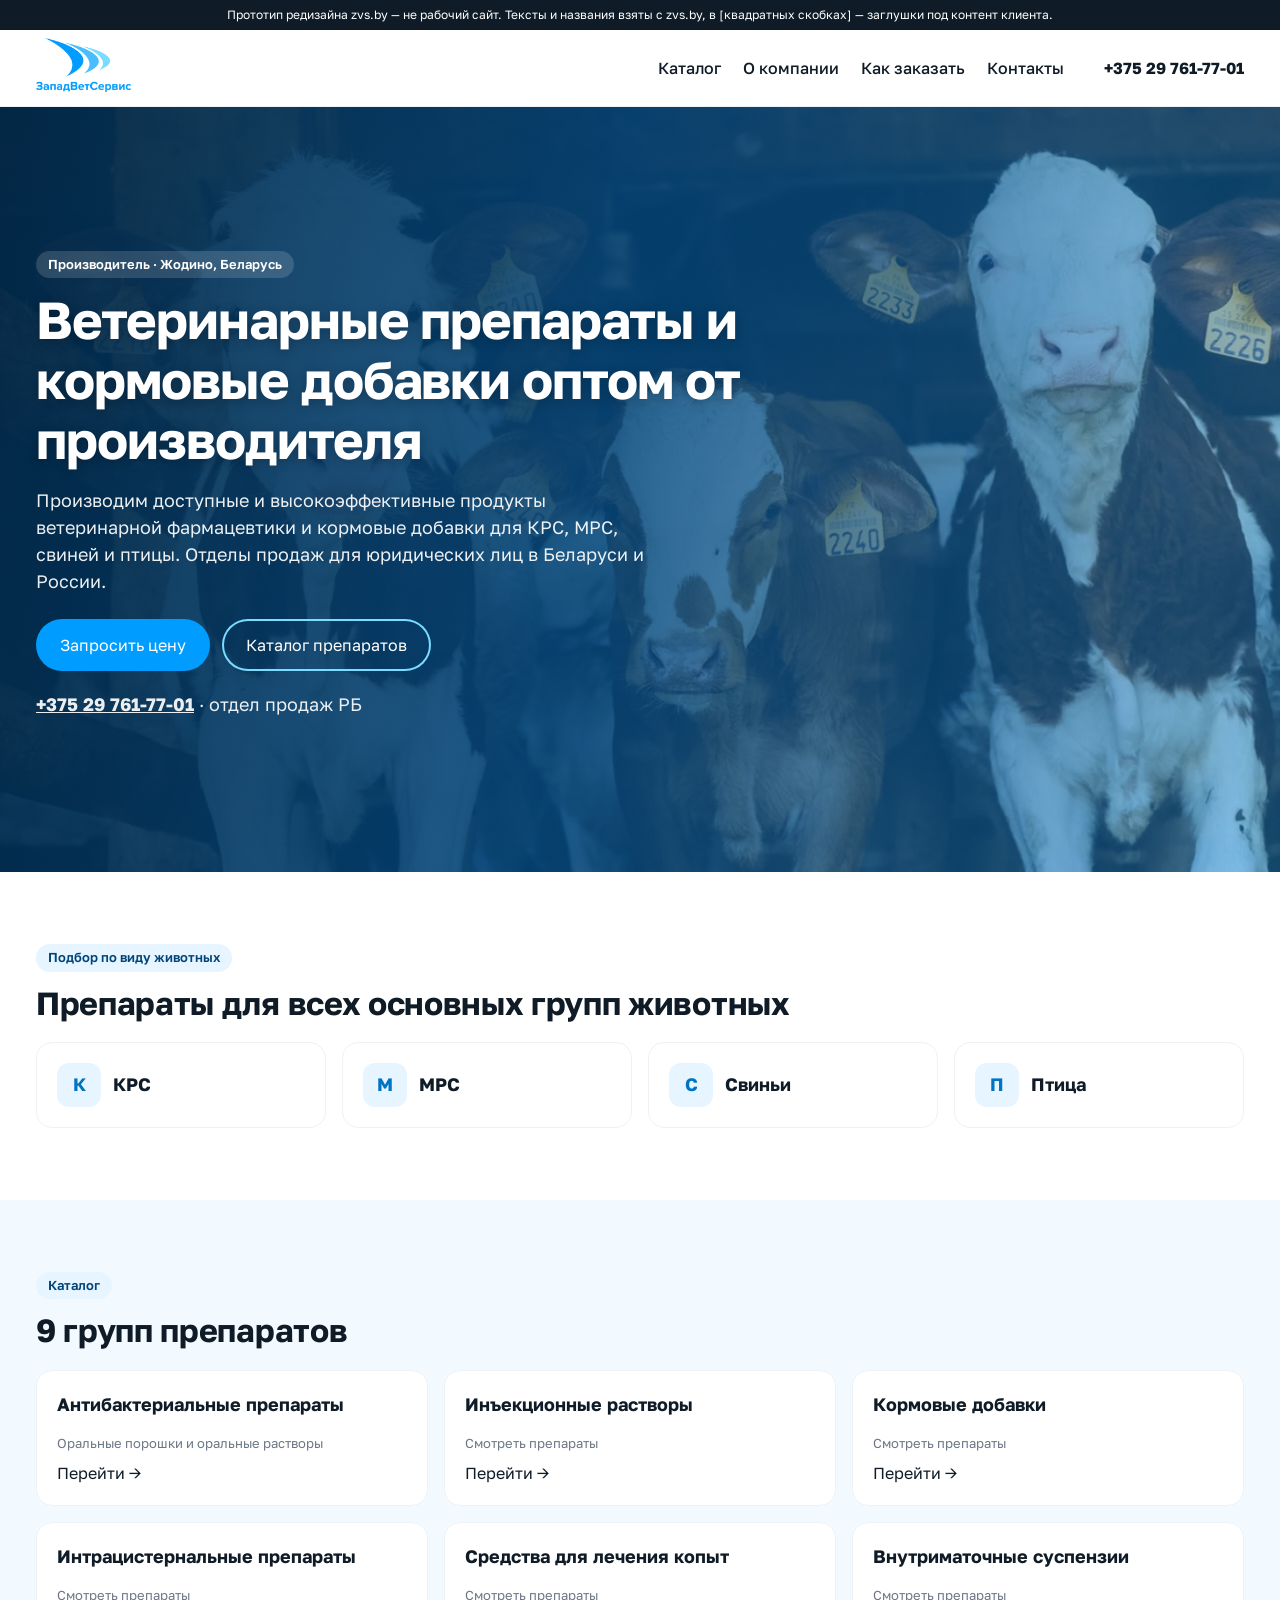
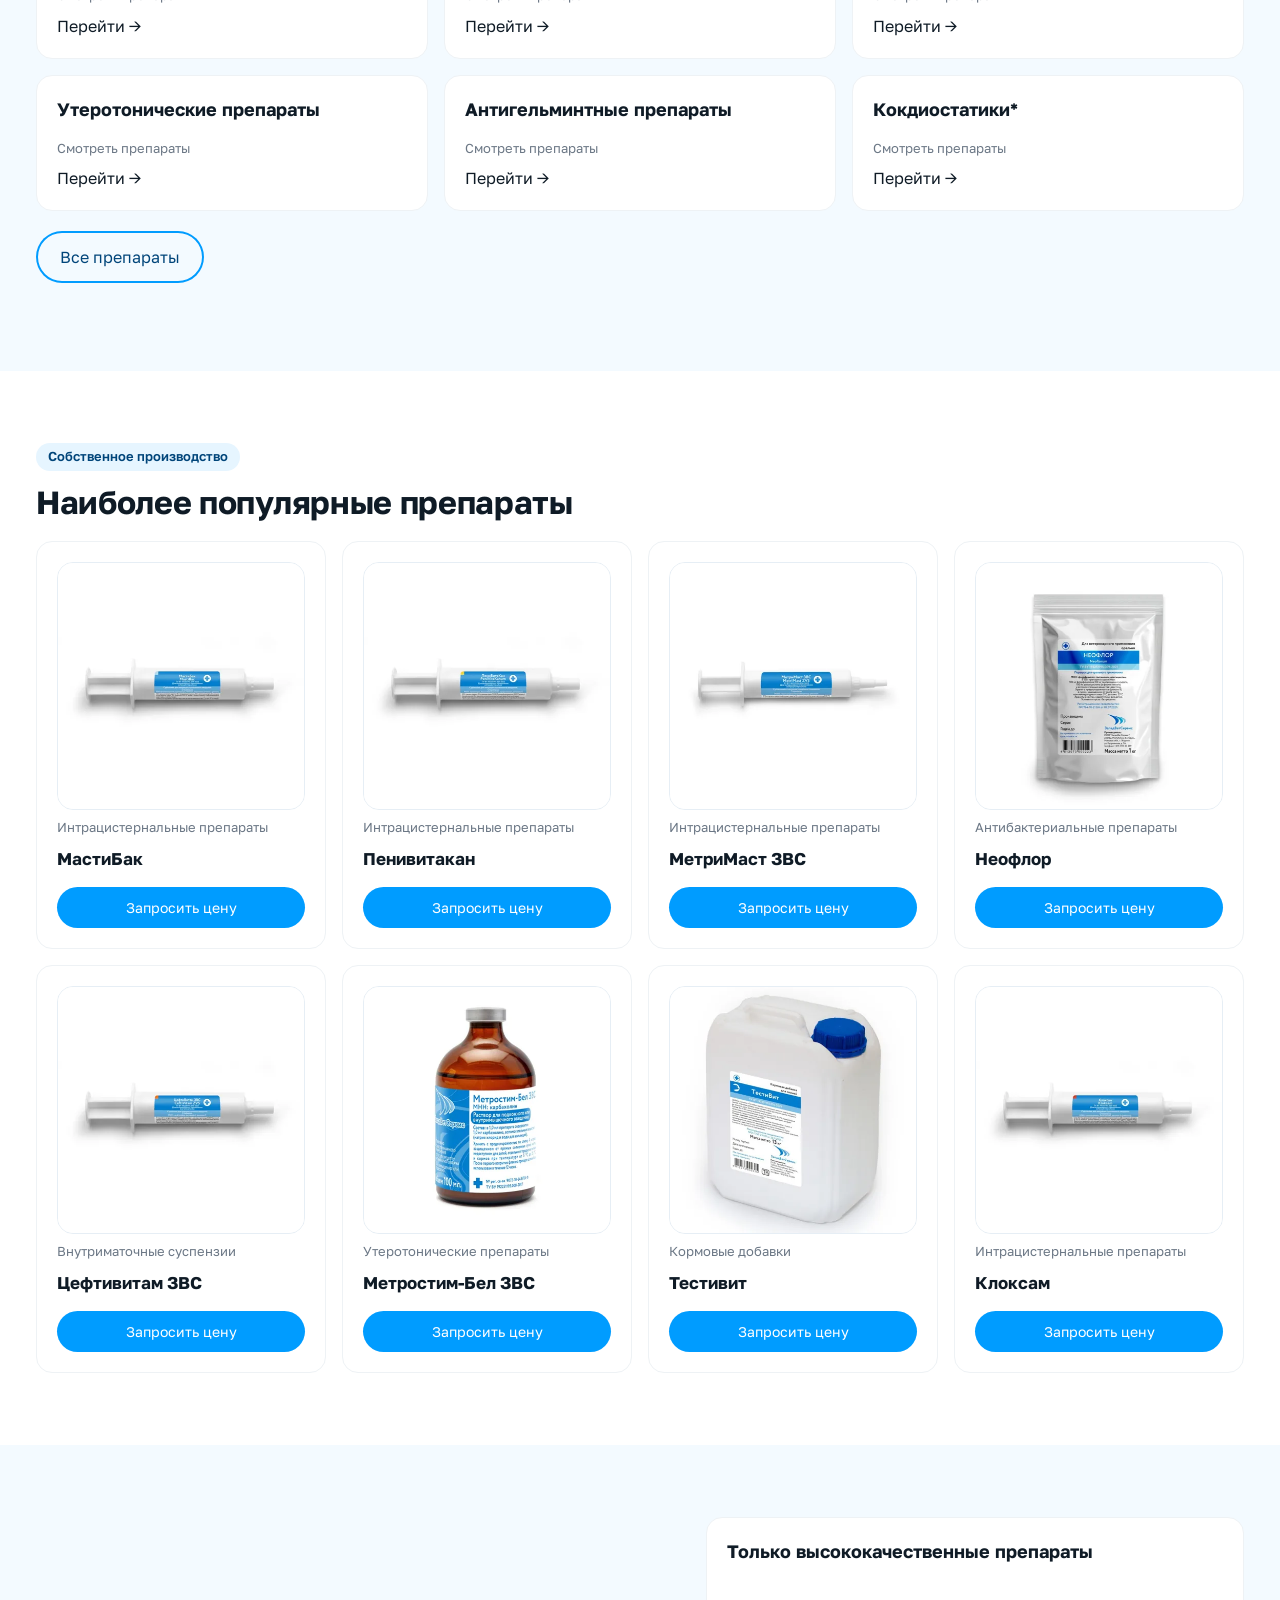
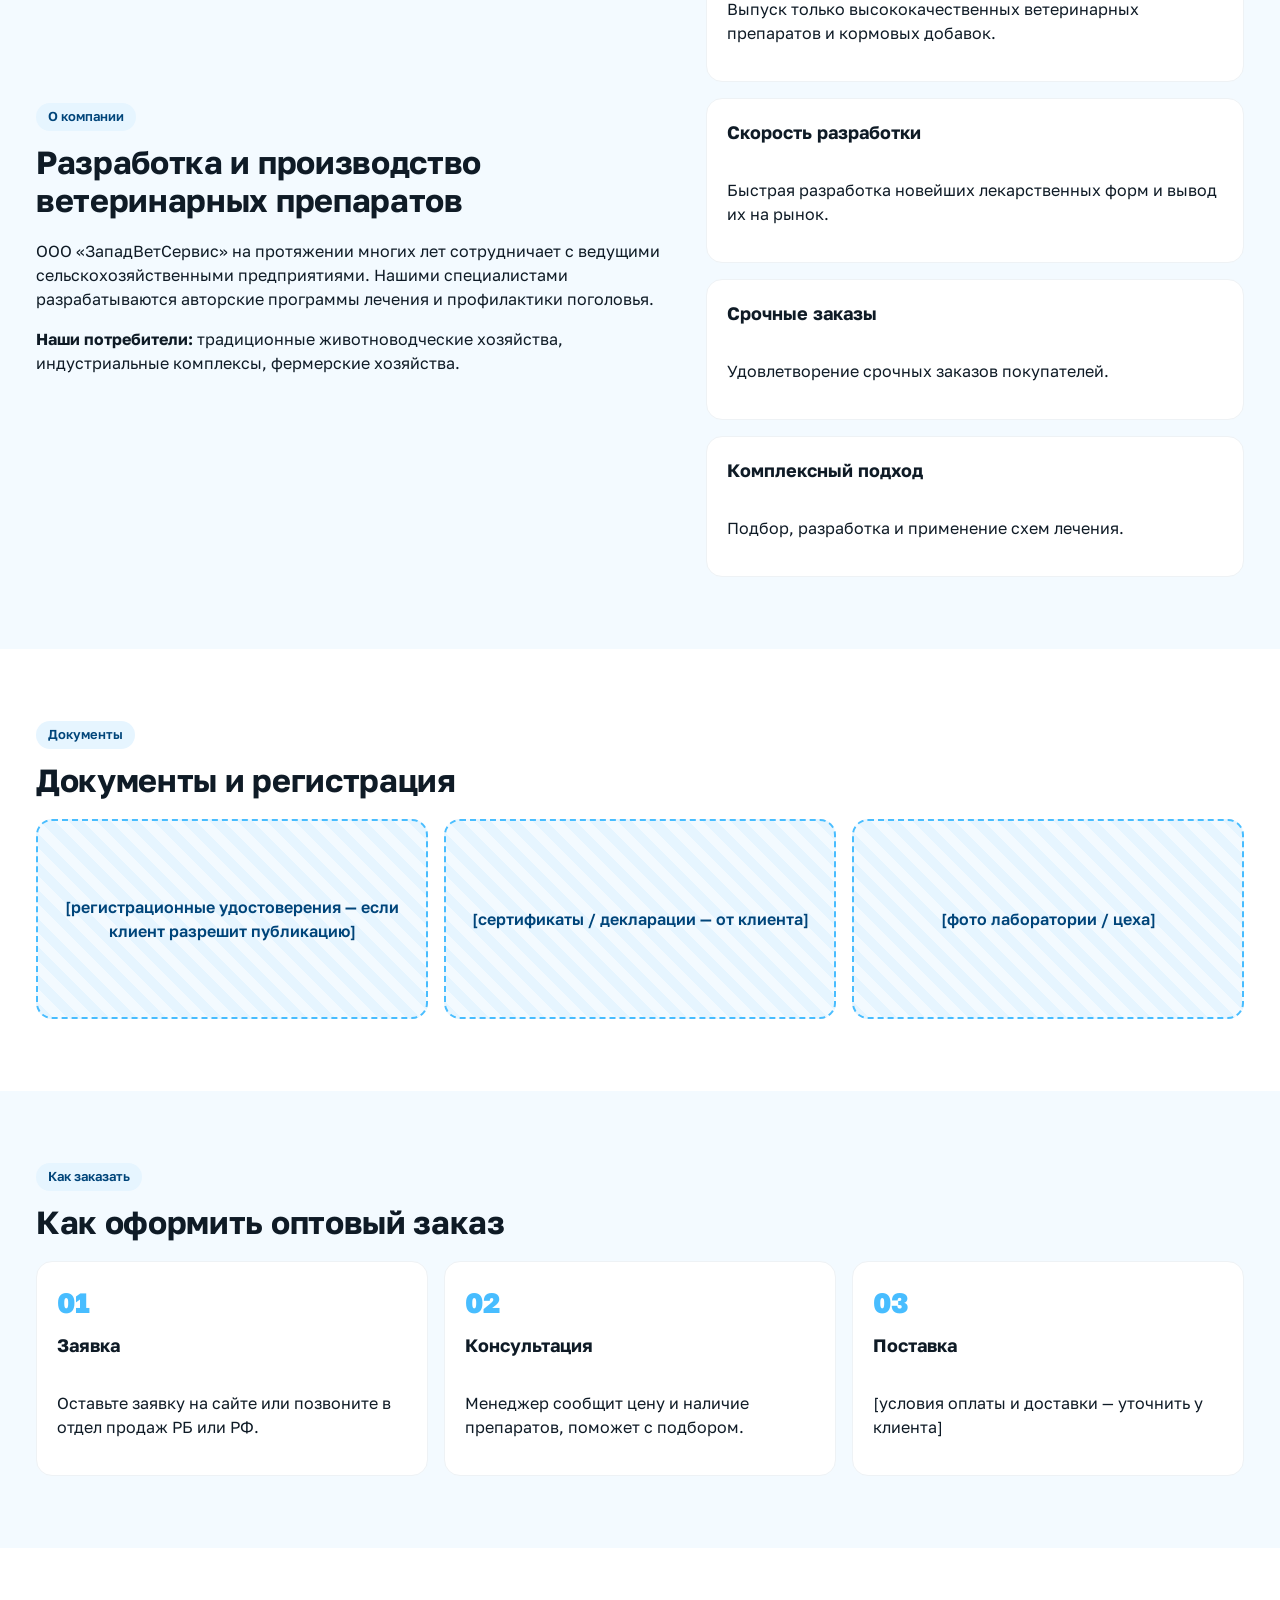
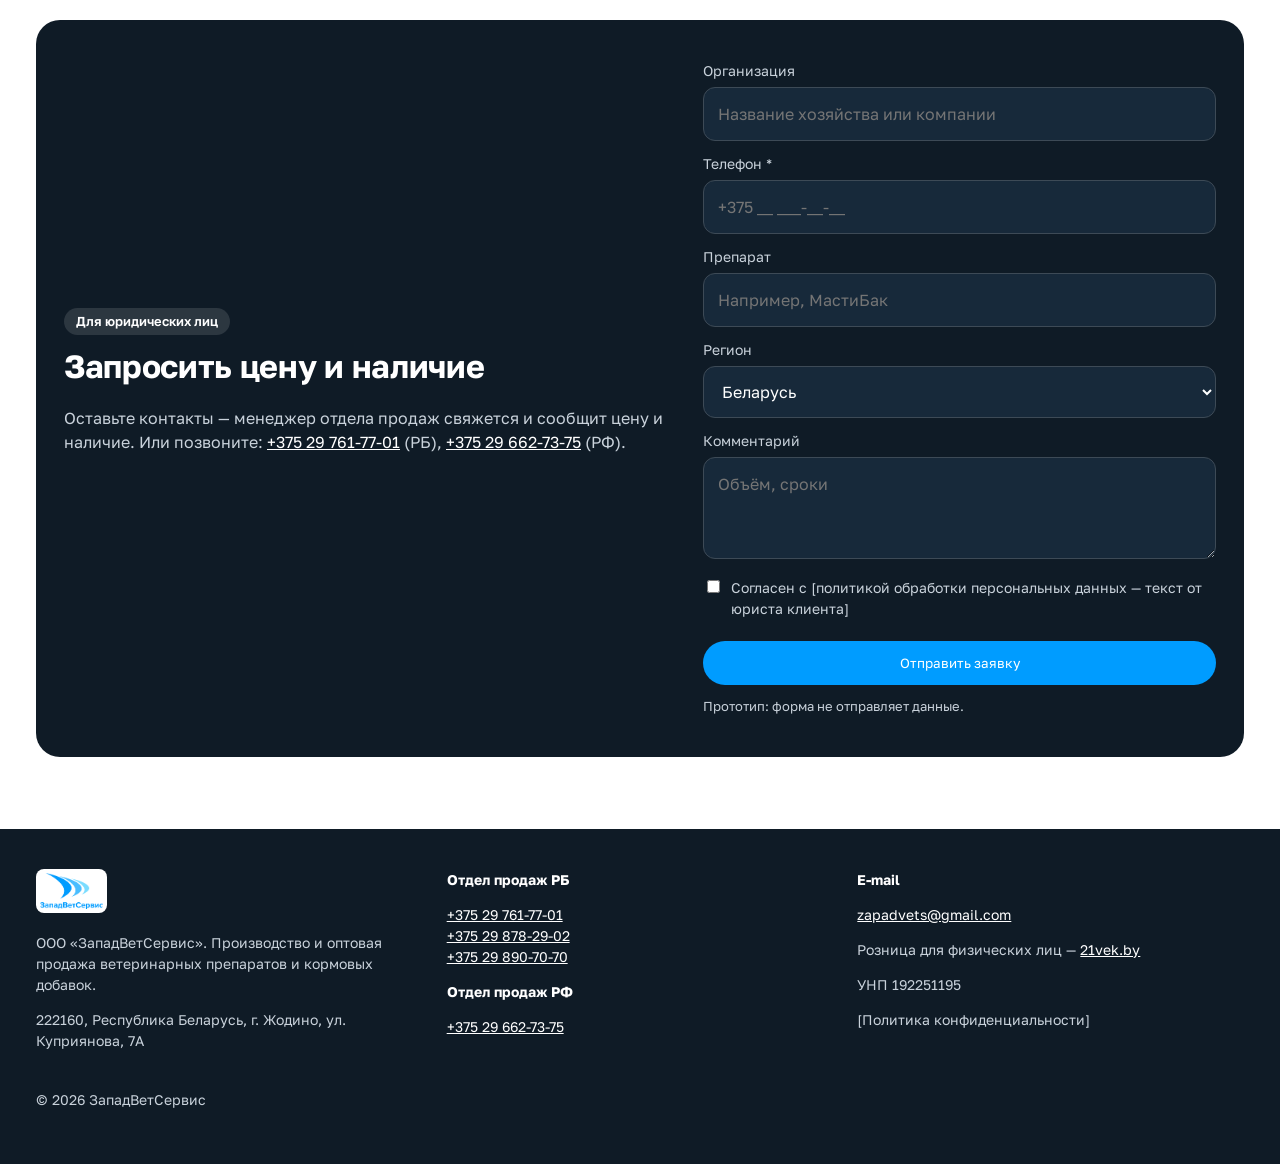
==== index.html @ 4a2c0785 "zvs.by redesign prototype" ====
<!doctype html><html lang="ru"><head><meta charset="utf-8"><meta name="viewport" content="width=device-width,initial-scale=1"><title>Ветеринарные препараты и кормовые добавки оптом — производитель ЗападВетСервис, Жодино</title><meta name="description" content="Производство и оптовая продажа ветеринарных препаратов и кормовых добавок для КРС, МРС, свиней и птицы. Отделы продаж РБ и РФ.">
<link rel="preconnect" href="https://fonts.googleapis.com"><link href="https://fonts.googleapis.com/css2?family=Golos+Text:wght@400;500;600;700;800&display=swap" rel="stylesheet"><link rel="stylesheet" href="assets/style.css"></head><body>
<div class="proto">Прототип редизайна zvs.by — не рабочий сайт. Тексты и названия взяты с zvs.by, в [квадратных скобках] — заглушки под контент клиента.</div>
<header><div class="wrap hd"><a href="index.html"><img src="assets/logo.png" alt="ЗападВетСервис — логотип"></a>
<nav class="nav"><a href="catalog.html">Каталог</a><a href="index.html#about">О компании</a><a href="index.html#how">Как заказать</a><a href="contacts.html">Контакты</a></nav>
<a class="tel" href="tel:+375297617701">+375 29 761-77-01</a><a class="btn sm" href="#request" style="display:none" id="hb">Запросить цену</a><button class="burger" aria-label="Меню">☰</button></div>
<div class="mnav"><a href="catalog.html">Каталог</a><a href="index.html#about">О компании</a><a href="index.html#how">Как заказать</a><a href="contacts.html">Контакты</a><a href="mailto:zapadvets@gmail.com">zapadvets@gmail.com</a></div></header>
<section class="hero"><picture class="hero-bg"><source media="(max-width:767px)" srcset="assets/img/hero-900.webp" type="image/webp"><source media="(max-width:767px)" srcset="assets/img/hero-900.jpg"><source srcset="assets/img/hero-1920.webp" type="image/webp"><img src="assets/img/hero-1920.jpg" alt="Телята на ферме" fetchpriority="high"></picture><div class="wrap hero-in"><div><span class="tag">Производитель · Жодино, Беларусь</span><h1>Ветеринарные препараты и кормовые добавки оптом от производителя</h1><p>Производим доступные и высокоэффективные продукты ветеринарной фармацевтики и кормовые добавки для КРС, МРС, свиней и птицы. Отделы продаж для юридических лиц в Беларуси и России.</p>
<div class="acts"><a class="btn" href="#request">Запросить цену</a><a class="btn o" href="catalog.html">Каталог препаратов</a></div><p class="hphone"><a href="tel:+375297617701" style="color:#fff;font-weight:700">+375 29 761-77-01</a> · отдел продаж РБ</p></div></div></section>
<section><div class="wrap"><span class="tag">Подбор по виду животных</span><h2>Препараты для всех основных групп животных</h2><div class="grid g2 c4"><a class="card" href="catalog.html" style="text-decoration:none;color:inherit"><div class="animal"><span>К</span>КРС</div></a><a class="card" href="catalog.html" style="text-decoration:none;color:inherit"><div class="animal"><span>М</span>МРС</div></a><a class="card" href="catalog.html" style="text-decoration:none;color:inherit"><div class="animal"><span>С</span>Свиньи</div></a><a class="card" href="catalog.html" style="text-decoration:none;color:inherit"><div class="animal"><span>П</span>Птица</div></a></div></div></section>
<section class="alt"><div class="wrap"><span class="tag">Каталог</span><h2>9 групп препаратов</h2><div class="grid c3"><a class="card" href="catalog.html" style="text-decoration:none;color:inherit"><h3>Антибактериальные препараты</h3><span class="n">Оральные порошки и оральные растворы</span><span class="more">Перейти →</span></a><a class="card" href="catalog.html" style="text-decoration:none;color:inherit"><h3>Инъекционные растворы</h3><span class="n">Смотреть препараты</span><span class="more">Перейти →</span></a><a class="card" href="catalog.html" style="text-decoration:none;color:inherit"><h3>Кормовые добавки</h3><span class="n">Смотреть препараты</span><span class="more">Перейти →</span></a><a class="card" href="catalog.html" style="text-decoration:none;color:inherit"><h3>Интрацистернальные препараты</h3><span class="n">Смотреть препараты</span><span class="more">Перейти →</span></a><a class="card" href="catalog.html" style="text-decoration:none;color:inherit"><h3>Средства для лечения копыт</h3><span class="n">Смотреть препараты</span><span class="more">Перейти →</span></a><a class="card" href="catalog.html" style="text-decoration:none;color:inherit"><h3>Внутриматочные суспензии</h3><span class="n">Смотреть препараты</span><span class="more">Перейти →</span></a><a class="card" href="catalog.html" style="text-decoration:none;color:inherit"><h3>Утеротонические препараты</h3><span class="n">Смотреть препараты</span><span class="more">Перейти →</span></a><a class="card" href="catalog.html" style="text-decoration:none;color:inherit"><h3>Антигельминтные препараты</h3><span class="n">Смотреть препараты</span><span class="more">Перейти →</span></a><a class="card" href="catalog.html" style="text-decoration:none;color:inherit"><h3>Кокдиостатики*</h3><span class="n">Смотреть препараты</span><span class="more">Перейти →</span></a></div><p style="margin-top:20px"><a class="btn o" href="catalog.html">Все препараты</a></p></div></section>
<section><div class="wrap"><span class="tag">Собственное производство</span><h2>Наиболее популярные препараты</h2><div class="grid g2 c4"><div class="card pc" data-g="intraczisternalnye-preparaty" data-a=""><picture class="pimg"><source srcset="assets/img/p-mastibak.webp" type="image/webp"><img src="assets/img/p-mastibak.jpg" alt="МастиБак — упаковка" loading="lazy" width="480" height="480"></picture><span class="cat">Интрацистернальные препараты</span><h3><a href="product.html" style="color:inherit;text-decoration:none">МастиБак</a></h3><a class="btn sm" href="#request" data-req="МастиБак">Запросить цену</a></div><div class="card pc" data-g="intraczisternalnye-preparaty" data-a=""><picture class="pimg"><source srcset="assets/img/p-penivitakanum.webp" type="image/webp"><img src="assets/img/p-penivitakanum.jpg" alt="Пенивитакан — упаковка" loading="lazy" width="480" height="480"></picture><span class="cat">Интрацистернальные препараты</span><h3><a href="product.html" style="color:inherit;text-decoration:none">Пенивитакан</a></h3><a class="btn sm" href="#request" data-req="Пенивитакан">Запросить цену</a></div><div class="card pc" data-g="intraczisternalnye-preparaty" data-a=""><picture class="pimg"><source srcset="assets/img/p-metrimast-zvs.webp" type="image/webp"><img src="assets/img/p-metrimast-zvs.jpg" alt="МетриМаст ЗВС — упаковка" loading="lazy" width="480" height="480"></picture><span class="cat">Интрацистернальные препараты</span><h3><a href="product.html" style="color:inherit;text-decoration:none">МетриМаст ЗВС</a></h3><a class="btn sm" href="#request" data-req="МетриМаст ЗВС">Запросить цену</a></div><div class="card pc" data-g="antibakterialnye-preparaty" data-a=""><picture class="pimg"><source srcset="assets/img/p-neoflorum.webp" type="image/webp"><img src="assets/img/p-neoflorum.jpg" alt="Неофлор — упаковка" loading="lazy" width="480" height="480"></picture><span class="cat">Антибактериальные препараты</span><h3><a href="product.html" style="color:inherit;text-decoration:none">Неофлор</a></h3><a class="btn sm" href="#request" data-req="Неофлор">Запросить цену</a></div><div class="card pc" data-g="vnutrimatochnye-suspenzii" data-a=""><picture class="pimg"><source srcset="assets/img/p-ceftivitam-zvs.webp" type="image/webp"><img src="assets/img/p-ceftivitam-zvs.jpg" alt="Цефтивитам ЗВС — упаковка" loading="lazy" width="480" height="480"></picture><span class="cat">Внутриматочные суспензии</span><h3><a href="product.html" style="color:inherit;text-decoration:none">Цефтивитам ЗВС</a></h3><a class="btn sm" href="#request" data-req="Цефтивитам ЗВС">Запросить цену</a></div><div class="card pc" data-g="uterotonicheskie-preparaty" data-a=""><picture class="pimg"><source srcset="assets/img/p-metrostimbel-zvs.webp" type="image/webp"><img src="assets/img/p-metrostimbel-zvs.jpg" alt="Метростим-Бел ЗВС — упаковка" loading="lazy" width="480" height="480"></picture><span class="cat">Утеротонические препараты</span><h3><a href="product.html" style="color:inherit;text-decoration:none">Метростим-Бел ЗВС</a></h3><a class="btn sm" href="#request" data-req="Метростим-Бел ЗВС">Запросить цену</a></div><div class="card pc" data-g="kormovye-dobavki" data-a=""><picture class="pimg"><source srcset="assets/img/p-testivit.webp" type="image/webp"><img src="assets/img/p-testivit.jpg" alt="Тестивит — упаковка" loading="lazy" width="480" height="480"></picture><span class="cat">Кормовые добавки</span><h3><a href="product.html" style="color:inherit;text-decoration:none">Тестивит</a></h3><a class="btn sm" href="#request" data-req="Тестивит">Запросить цену</a></div><div class="card pc" data-g="intraczisternalnye-preparaty" data-a=""><picture class="pimg"><source srcset="assets/img/p-kloksam.webp" type="image/webp"><img src="assets/img/p-kloksam.jpg" alt="Клоксам — упаковка" loading="lazy" width="480" height="480"></picture><span class="cat">Интрацистернальные препараты</span><h3><a href="product.html" style="color:inherit;text-decoration:none">Клоксам</a></h3><a class="btn sm" href="#request" data-req="Клоксам">Запросить цену</a></div></div></div></section>
<section class="alt" id="about"><div class="wrap hgrid"><div><span class="tag">О компании</span><h2>Разработка и производство ветеринарных препаратов</h2><p>ООО «ЗападВетСервис» на протяжении многих лет сотрудничает с ведущими сельскохозяйственными предприятиями. Нашими специалистами разрабатываются авторские программы лечения и профилактики поголовья.</p><p><b>Наши потребители:</b> традиционные животноводческие хозяйства, индустриальные комплексы, фермерские хозяйства.</p></div>
<div class="grid"><div class="card"><h3>Только высококачественные препараты</h3><p>Выпуск только высококачественных ветеринарных препаратов и кормовых добавок.</p></div><div class="card"><h3>Скорость разработки</h3><p>Быстрая разработка новейших лекарственных форм и вывод их на рынок.</p></div><div class="card"><h3>Срочные заказы</h3><p>Удовлетворение срочных заказов покупателей.</p></div><div class="card"><h3>Комплексный подход</h3><p>Подбор, разработка и применение схем лечения.</p></div></div></div></section>
<section><div class="wrap"><span class="tag">Документы</span><h2>Документы и регистрация</h2><div class="grid c3"><div class="ph">[регистрационные удостоверения — если клиент разрешит публикацию]</div><div class="ph">[сертификаты / декларации — от клиента]</div><div class="ph">[фото лаборатории / цеха]</div></div></div></section>
<section class="alt" id="how"><div class="wrap"><span class="tag">Как заказать</span><h2>Как оформить оптовый заказ</h2><div class="grid c3 steps"><div class="card"><h3>Заявка</h3><p>Оставьте заявку на сайте или позвоните в отдел продаж РБ или РФ.</p></div><div class="card"><h3>Консультация</h3><p>Менеджер сообщит цену и наличие препаратов, поможет с подбором.</p></div><div class="card"><h3>Поставка</h3><p>[условия оплаты и доставки — уточнить у клиента]</p></div></div></div></section><section id="request"><div class="wrap"><div class="form hgrid"><div><span class="tag" style="background:rgba(255,255,255,.12);color:#fff">Для юридических лиц</span><h2>Запросить цену и наличие</h2><p style="color:var(--g3)">Оставьте контакты — менеджер отдела продаж свяжется и сообщит цену и наличие. Или позвоните: <a href="tel:+375297617701" style="color:#fff">+375 29 761-77-01</a> (РБ), <a href="tel:+375296627375" style="color:#fff">+375 29 662-73-75</a> (РФ).</p></div>
<form class="proto-form"><label>Организация</label><input placeholder="Название хозяйства или компании"><label>Телефон *</label><input type="tel" placeholder="+375 __ ___-__-__"><label>Препарат</label><input id="product" placeholder="Например, МастиБак"><label>Регион</label><select><option>Беларусь</option><option>Россия</option></select><label>Комментарий</label><textarea rows="3" placeholder="Объём, сроки"></textarea>
<label style="display:flex;gap:8px;align-items:flex-start;color:var(--g3)"><input type="checkbox" style="width:auto"> Согласен с [политикой обработки персональных данных — текст от юриста клиента]</label>
<button class="btn" style="margin-top:16px;width:100%">Отправить заявку</button><div class="msg"></div><p class="note">Прототип: форма не отправляет данные.</p></form></div></div></section><footer><div class="wrap"><div class="grid c3"><div><img src="assets/logo.png" alt="" style="height:44px;background:#fff;border-radius:8px;padding:4px"><p>ООО «ЗападВетСервис». Производство и оптовая продажа ветеринарных препаратов и кормовых добавок.</p><p>222160, Республика Беларусь, г. Жодино, ул. Куприянова, 7А</p></div>
<div><b>Отдел продаж РБ</b><p><a href="tel:+375297617701">+375 29 761-77-01</a><br><a href="tel:+375298782902">+375 29 878-29-02</a><br><a href="tel:+375298907070">+375 29 890-70-70</a></p><b>Отдел продаж РФ</b><p><a href="tel:+375296627375">+375 29 662-73-75</a></p></div>
<div><b>E-mail</b><p><a href="mailto:zapadvets@gmail.com">zapadvets@gmail.com</a></p><p>Розница для физических лиц — <a href="https://www.21vek.by/" rel="nofollow">21vek.by</a></p><p>УНП 192251195</p><p>[Политика конфиденциальности]</p></div></div><p style="margin-top:24px">© 2026 ЗападВетСервис</p></div></footer>
<div class="sticky-cta"><a class="btn o" href="tel:+375297617701">Позвонить</a><a class="btn" href="#request">Запросить цену</a></div><script src="assets/app.js"></script></body></html>
---- assets/style.css ----
:root{--b:#009CFF;--b2:#48BDFF;--b3:#7ADCFF;--bd:#0074C2;--bdd:#00457A;--t1:#E6F5FF;--t2:#F3FAFF;--ink:#0F1B26;--g7:#3D4A56;--g5:#6B7785;--g3:#C9D2DB;--g1:#EEF2F5;--w:#fff;--r:16px;font-family:"Golos Text",system-ui,Arial,sans-serif;color:var(--ink)}
*{box-sizing:border-box}body{margin:0;background:var(--w);line-height:1.5;font-size:16px}a{color:var(--bd)}img{max-width:100%}
.wrap{max-width:1240px;margin:0 auto;padding:0 16px}
.proto{background:var(--ink);color:#fff;font-size:12px;text-align:center;padding:6px}
header{position:sticky;top:0;z-index:10;background:#fff;border-bottom:1px solid var(--g1)}
.hd{display:flex;align-items:center;gap:16px;height:64px}.hd img{height:40px}.nav{display:none;gap:22px;margin-left:auto}.nav a{color:var(--ink);text-decoration:none;font-weight:500}
.hd .tel{margin-left:auto;font-weight:700;text-decoration:none;color:var(--ink);white-space:nowrap}
.btn{display:inline-flex;align-items:center;justify-content:center;gap:8px;background:var(--b);color:#fff;border:0;border-radius:999px;padding:14px 24px;font:600 16px inherit;font-family:inherit;text-decoration:none;cursor:pointer}
.btn:hover{background:var(--bd)}.btn.o{background:transparent;color:var(--bdd);box-shadow:inset 0 0 0 2px var(--b)}.btn.sm{padding:10px 16px;font-size:14px}
.burger{display:inline-flex;background:var(--t1);border:0;border-radius:10px;padding:10px 12px;font-size:18px}
.mnav{display:none;padding:8px 16px 16px}.mnav.open{display:grid;gap:10px}.mnav a{color:var(--ink);font-weight:500;text-decoration:none}
h1{font-size:32px;line-height:1.15;margin:0 0 16px;letter-spacing:-.02em}h2{font-size:26px;line-height:1.2;margin:0 0 20px;letter-spacing:-.01em}h3{margin:0 0 8px;font-size:18px}
.tag{display:inline-block;font-size:13px;font-weight:600;color:var(--bdd);background:var(--t1);border-radius:999px;padding:4px 12px;margin-bottom:12px}
section{padding:48px 0}.alt{background:var(--t2)}
.hero{background:linear-gradient(135deg,var(--bdd),var(--bd) 55%,var(--b));color:#fff;padding:40px 0 48px}.hero .tag{background:rgba(255,255,255,.15);color:#fff}
.hero p{font-size:18px;opacity:.92;max-width:620px}.hero .acts{display:flex;flex-wrap:wrap;gap:12px;margin-top:24px}.hero .btn.o{color:#fff;box-shadow:inset 0 0 0 2px var(--b3)}
.hgrid{display:grid;gap:24px}.ph{background:repeating-linear-gradient(45deg,var(--t1),var(--t1) 10px,var(--t2) 10px,var(--t2) 20px);border:2px dashed var(--b2);border-radius:var(--r);display:flex;align-items:center;justify-content:center;color:var(--bdd);font-weight:600;min-height:200px;text-align:center;padding:16px}
.hero .ph{background:rgba(255,255,255,.08);border-color:var(--b3);color:#fff}
.grid{display:grid;gap:16px;grid-template-columns:1fr}.g2{grid-template-columns:1fr 1fr}
.card{background:#fff;border:1px solid var(--g1);border-radius:var(--r);padding:20px;display:flex;flex-direction:column;gap:8px;transition:.2s}.card:hover{border-color:var(--b2);box-shadow:0 8px 24px rgba(0,116,194,.08)}
.card .n{font-size:13px;color:var(--g5)}.card a.more{margin-top:auto;font-weight:600;text-decoration:none}
.animal{display:flex;align-items:center;gap:12px;font-weight:700;font-size:18px}.animal span{width:44px;height:44px;border-radius:12px;background:var(--t1);display:flex;align-items:center;justify-content:center;color:var(--bd)}
.pc .img{aspect-ratio:4/3;min-height:0;font-size:13px}.pc h3{font-size:17px}.pc .cat{font-size:13px;color:var(--g5)}.pc .btn{margin-top:auto}
.steps{counter-reset:s}.steps .card::before{counter-increment:s;content:"0" counter(s);font-size:28px;font-weight:800;color:var(--b2)}
.form{background:var(--ink);color:#fff;border-radius:24px;padding:28px}.form label{display:block;font-size:14px;margin:12px 0 6px;color:var(--g3)}
.form input,.form select,.form textarea{width:100%;padding:14px;border-radius:12px;border:1px solid var(--g7);background:#17293A;color:#fff;font:inherit}
.note{font-size:13px;color:var(--g3);margin-top:12px}.msg{margin-top:12px;padding:12px;border-radius:12px;background:#3a2a00;color:#ffe08a;display:none}
footer{background:var(--ink);color:var(--g3);padding:40px 0;font-size:14px}footer a{color:#fff}footer .grid{gap:24px}footer b{color:#fff}
.bc{font-size:14px;color:var(--g5);padding:16px 0}.bc a{color:var(--g5)}
.chips{display:flex;gap:8px;overflow-x:auto;padding-bottom:6px}.chip{white-space:nowrap;border:1px solid var(--g3);background:#fff;border-radius:999px;padding:8px 14px;font:inherit;font-size:14px;cursor:pointer}.chip.on{background:var(--b);border-color:var(--b);color:#fff}
.fl{display:grid;gap:12px;margin-bottom:20px}.fl small{color:var(--g5)}
.tbl{width:100%;border-collapse:collapse}.tbl td{padding:10px 0;border-bottom:1px solid var(--g1);vertical-align:top}.tbl td:last-child{text-align:right;font-weight:600}
.tabs{display:flex;gap:8px;margin:24px 0 12px;overflow-x:auto}.tab{border:0;background:var(--g1);border-radius:10px;padding:10px 14px;font:inherit;cursor:pointer;white-space:nowrap}.tab.on{background:var(--ink);color:#fff}.pane{display:none}.pane.on{display:block}
.sticky-cta{position:fixed;left:0;right:0;bottom:0;display:flex;gap:8px;padding:10px 12px;background:#fff;box-shadow:0 -4px 16px rgba(0,0,0,.08);z-index:20}.sticky-cta .btn{flex:1;padding:12px}
body{padding-bottom:70px}
.contact-list a{font-weight:700;text-decoration:none;font-size:18px;color:var(--ink)}.contact-list p{margin:4px 0}
@media(min-width:768px){h1{font-size:44px}h2{font-size:32px}.grid.c3{grid-template-columns:repeat(3,1fr)}.grid.c4{grid-template-columns:repeat(4,1fr)}.grid.c2m{grid-template-columns:1fr 1fr}.hgrid{grid-template-columns:1.2fr 1fr;align-items:center}.ph.big{min-height:360px}}
@media(min-width:1024px){.nav{display:flex}.hd .tel{margin-left:24px}.burger{display:none}.sticky-cta{display:none}body{padding-bottom:0}section{padding:72px 0}h1{font-size:52px}.cl{display:grid;grid-template-columns:260px 1fr;gap:32px}.grid.c4{grid-template-columns:repeat(4,1fr)}}
.grid>*,.hgrid>*{min-width:0}.card h3,.pc .btn{overflow-wrap:anywhere}.pc .btn{white-space:normal;text-align:center}.tbl td{overflow-wrap:anywhere}
@media(max-width:480px){.hd .tel{font-size:14px}.hd img{height:34px}.pc{padding:12px}.pc .btn{padding:10px 8px;font-size:13px}}
@media(min-width:1024px){.hd{height:76px}.hd img{height:54px}}
/* v2: full-bleed hero photo + real packshots */
.hero{position:relative;overflow:hidden;width:100%;padding:72px 0 64px;background:#00457A;display:flex;align-items:center}
.hero-bg,.hero-bg img{position:absolute;inset:0;width:100%;height:100%}
.hero-bg img{object-fit:cover;object-position:center 35%}
.hero::after{content:"";position:absolute;inset:0;background:linear-gradient(100deg,rgba(0,40,72,.94) 0%,rgba(0,69,122,.86) 45%,rgba(0,156,255,.35) 100%)}
.hero-in{position:relative;z-index:1;width:100%}
.hero-in>div{max-width:720px}
.hero h1{text-shadow:0 2px 12px rgba(0,0,0,.25)}
.hphone{font-size:16px;margin-top:20px}
@media(min-width:1024px){.hero{min-height:85svh}}
@media(max-width:767px){.hero{padding:44px 0 40px}.hero::after{background:linear-gradient(180deg,rgba(0,40,72,.82),rgba(0,69,122,.72))}}
.pimg{display:block;aspect-ratio:1/1;background:#fff;border-radius:var(--r);overflow:hidden;border:1px solid #e6eef5}
.pimg img{width:100%;height:100%;object-fit:contain;display:block}
.pimg.big{max-width:560px}
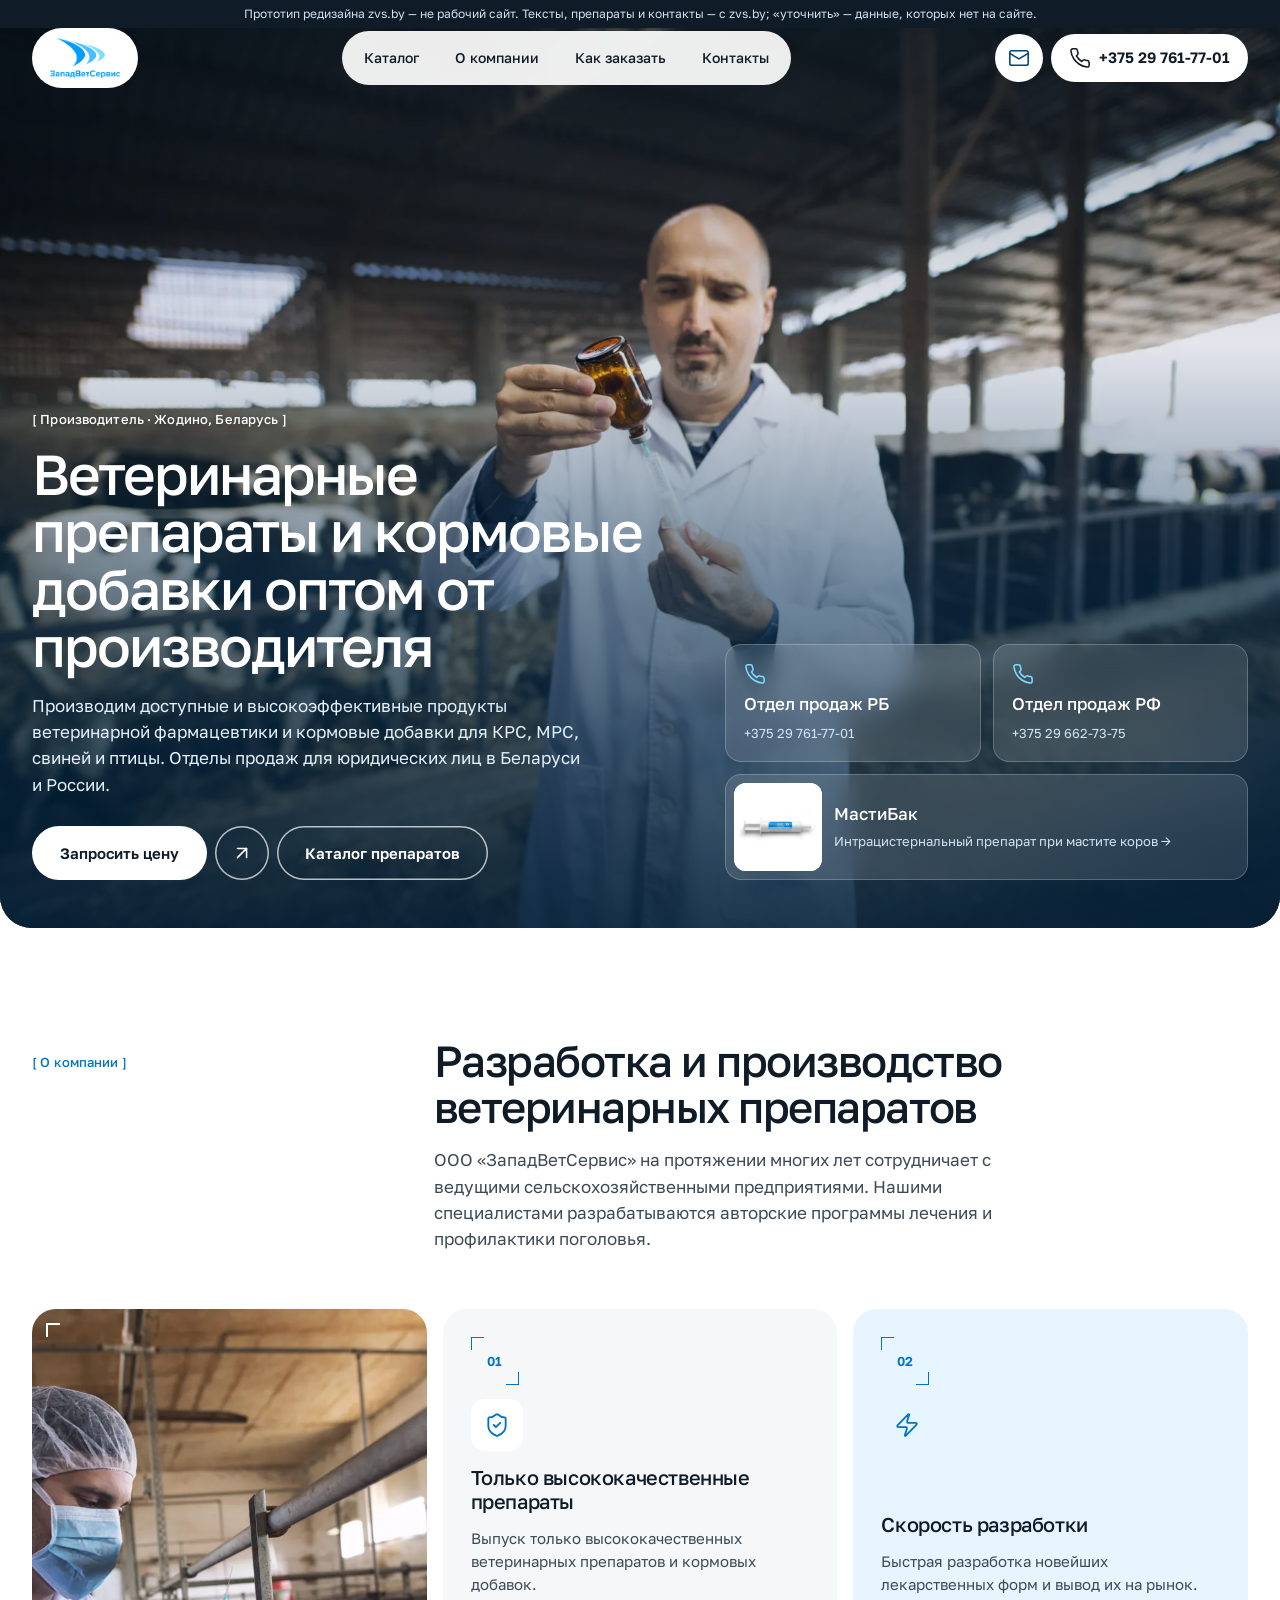
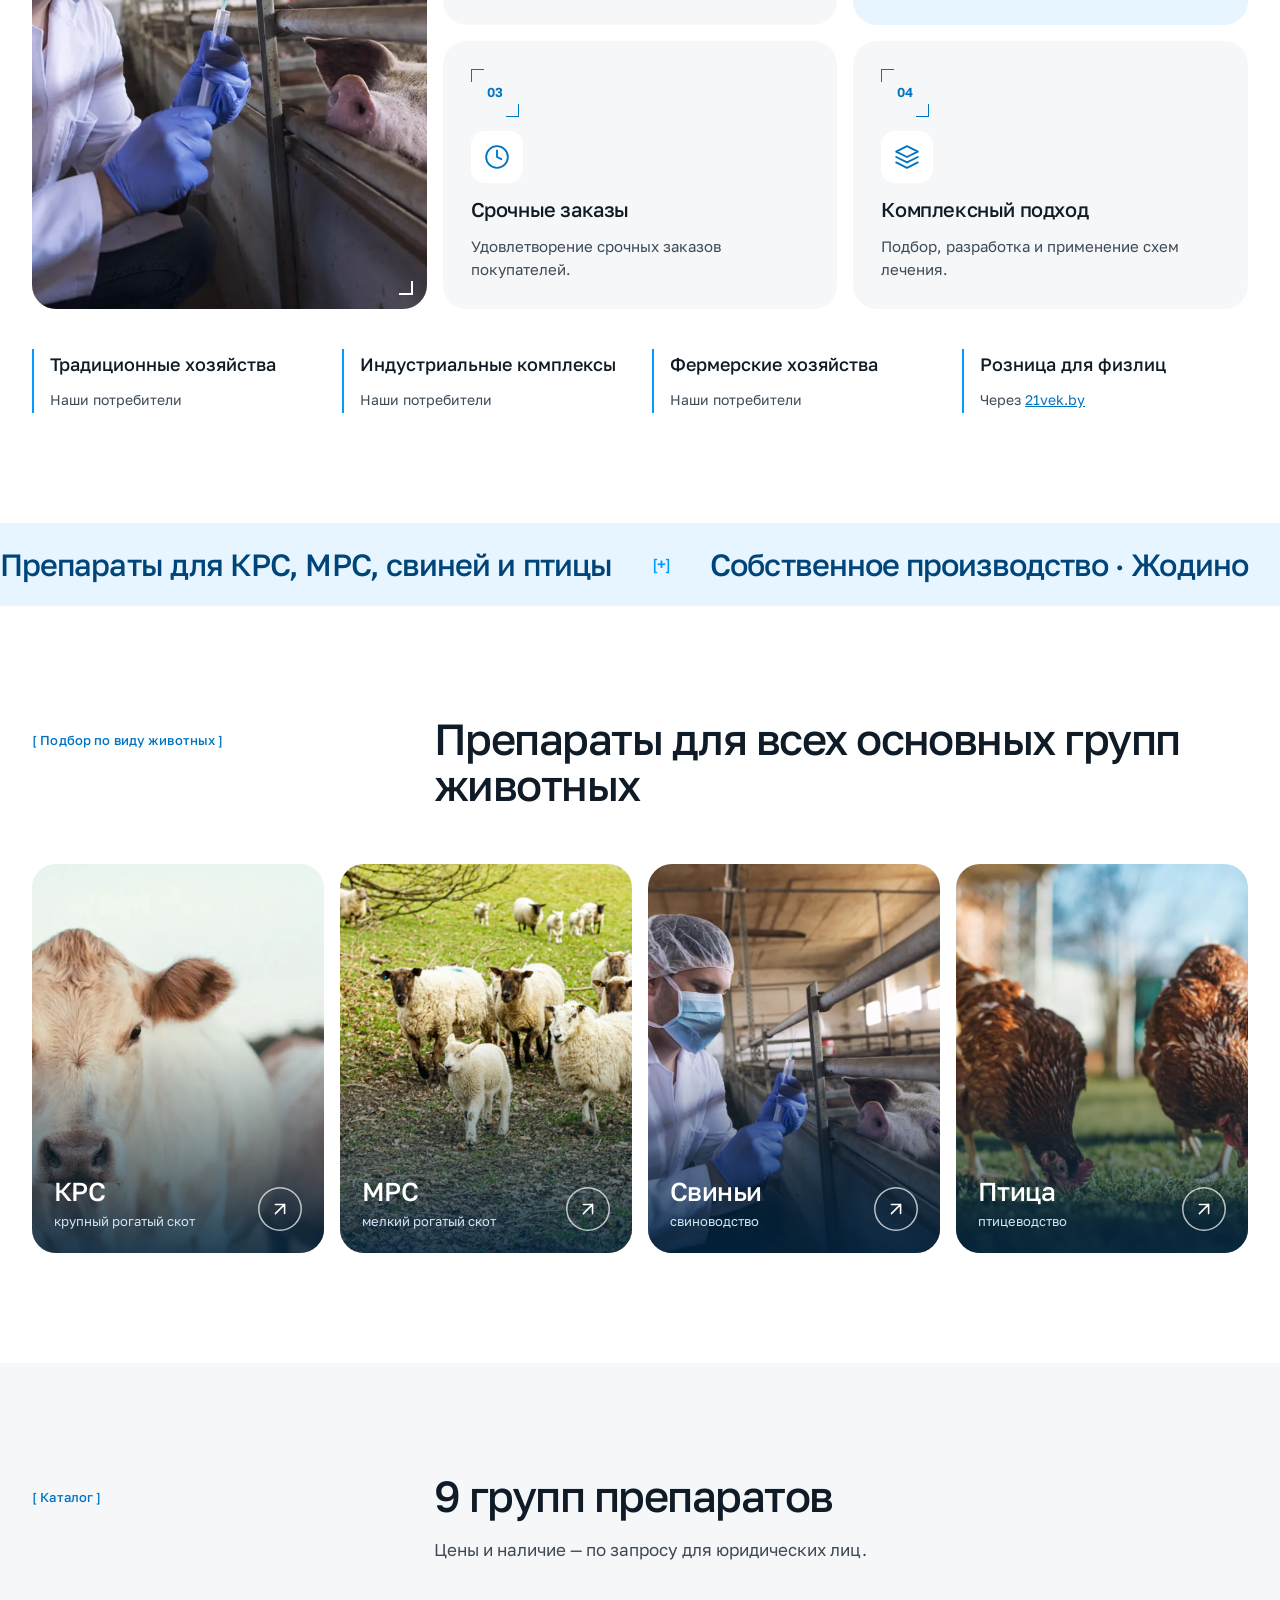
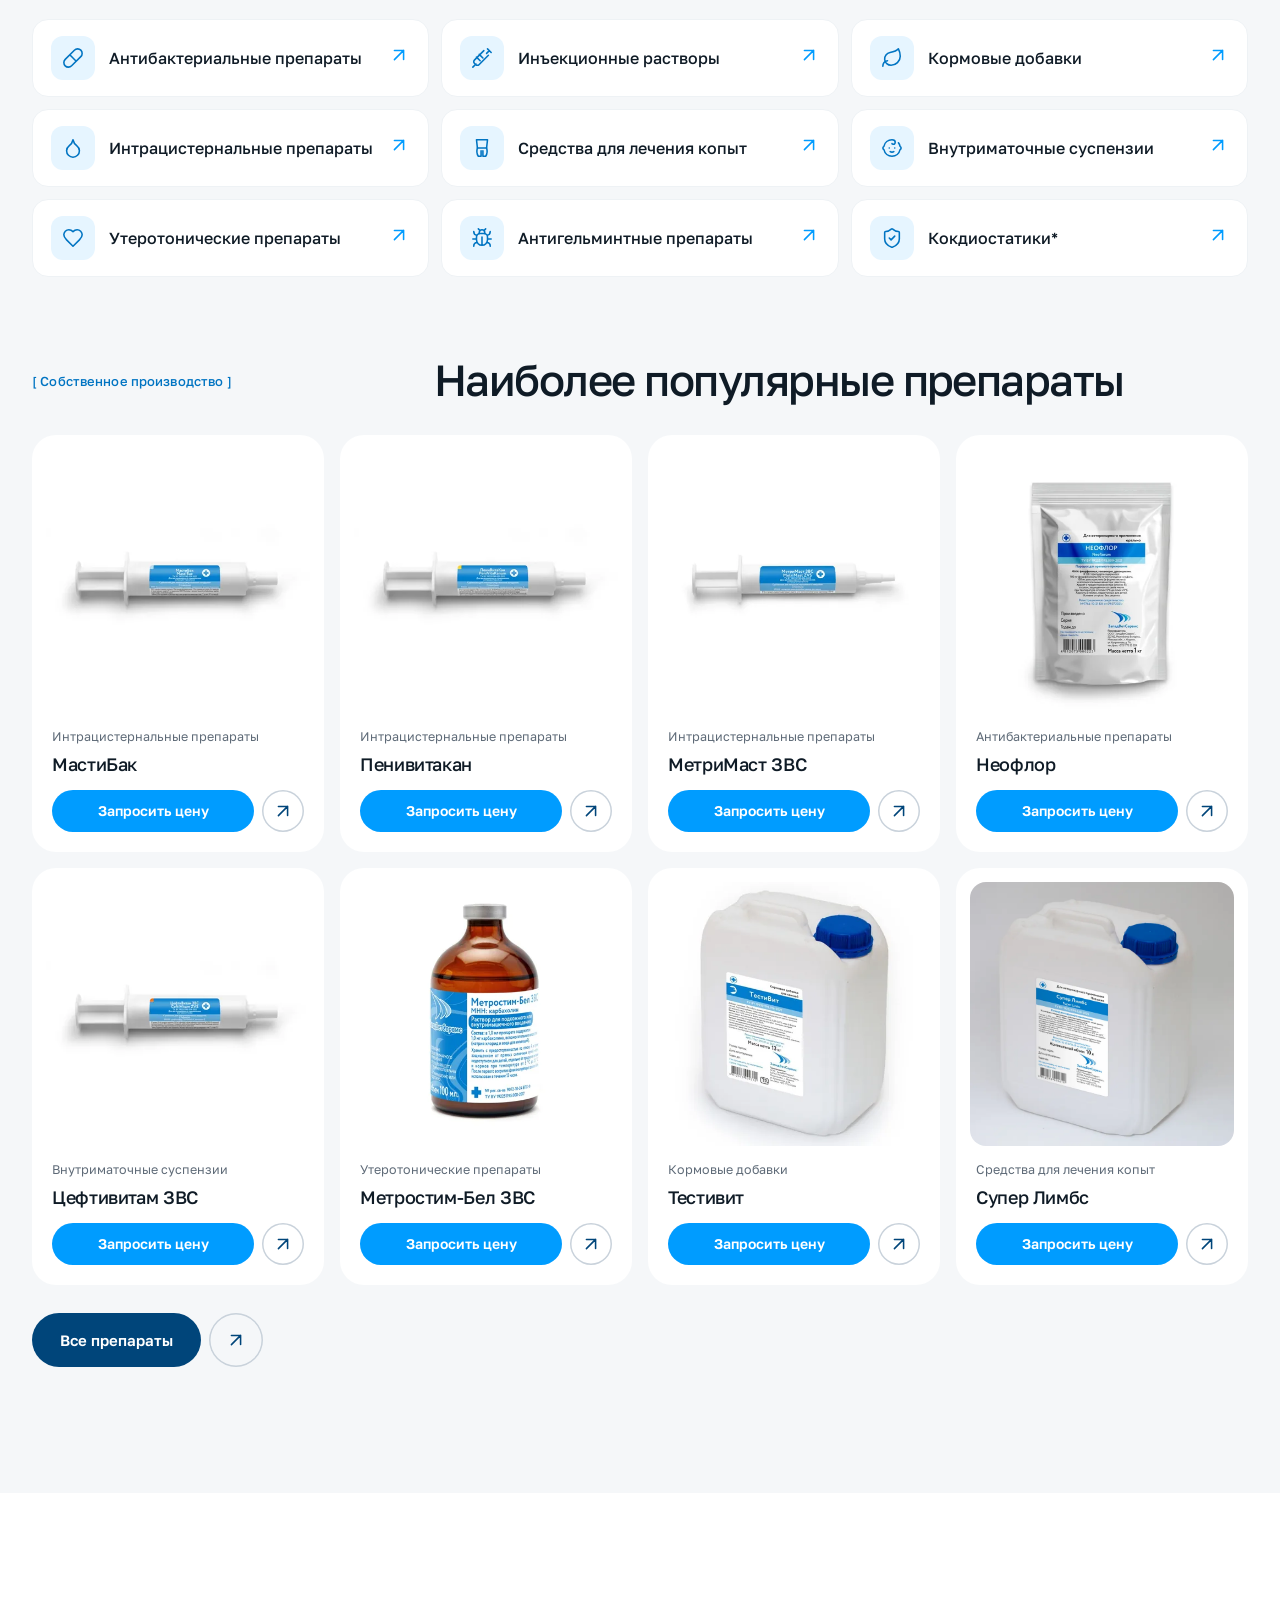
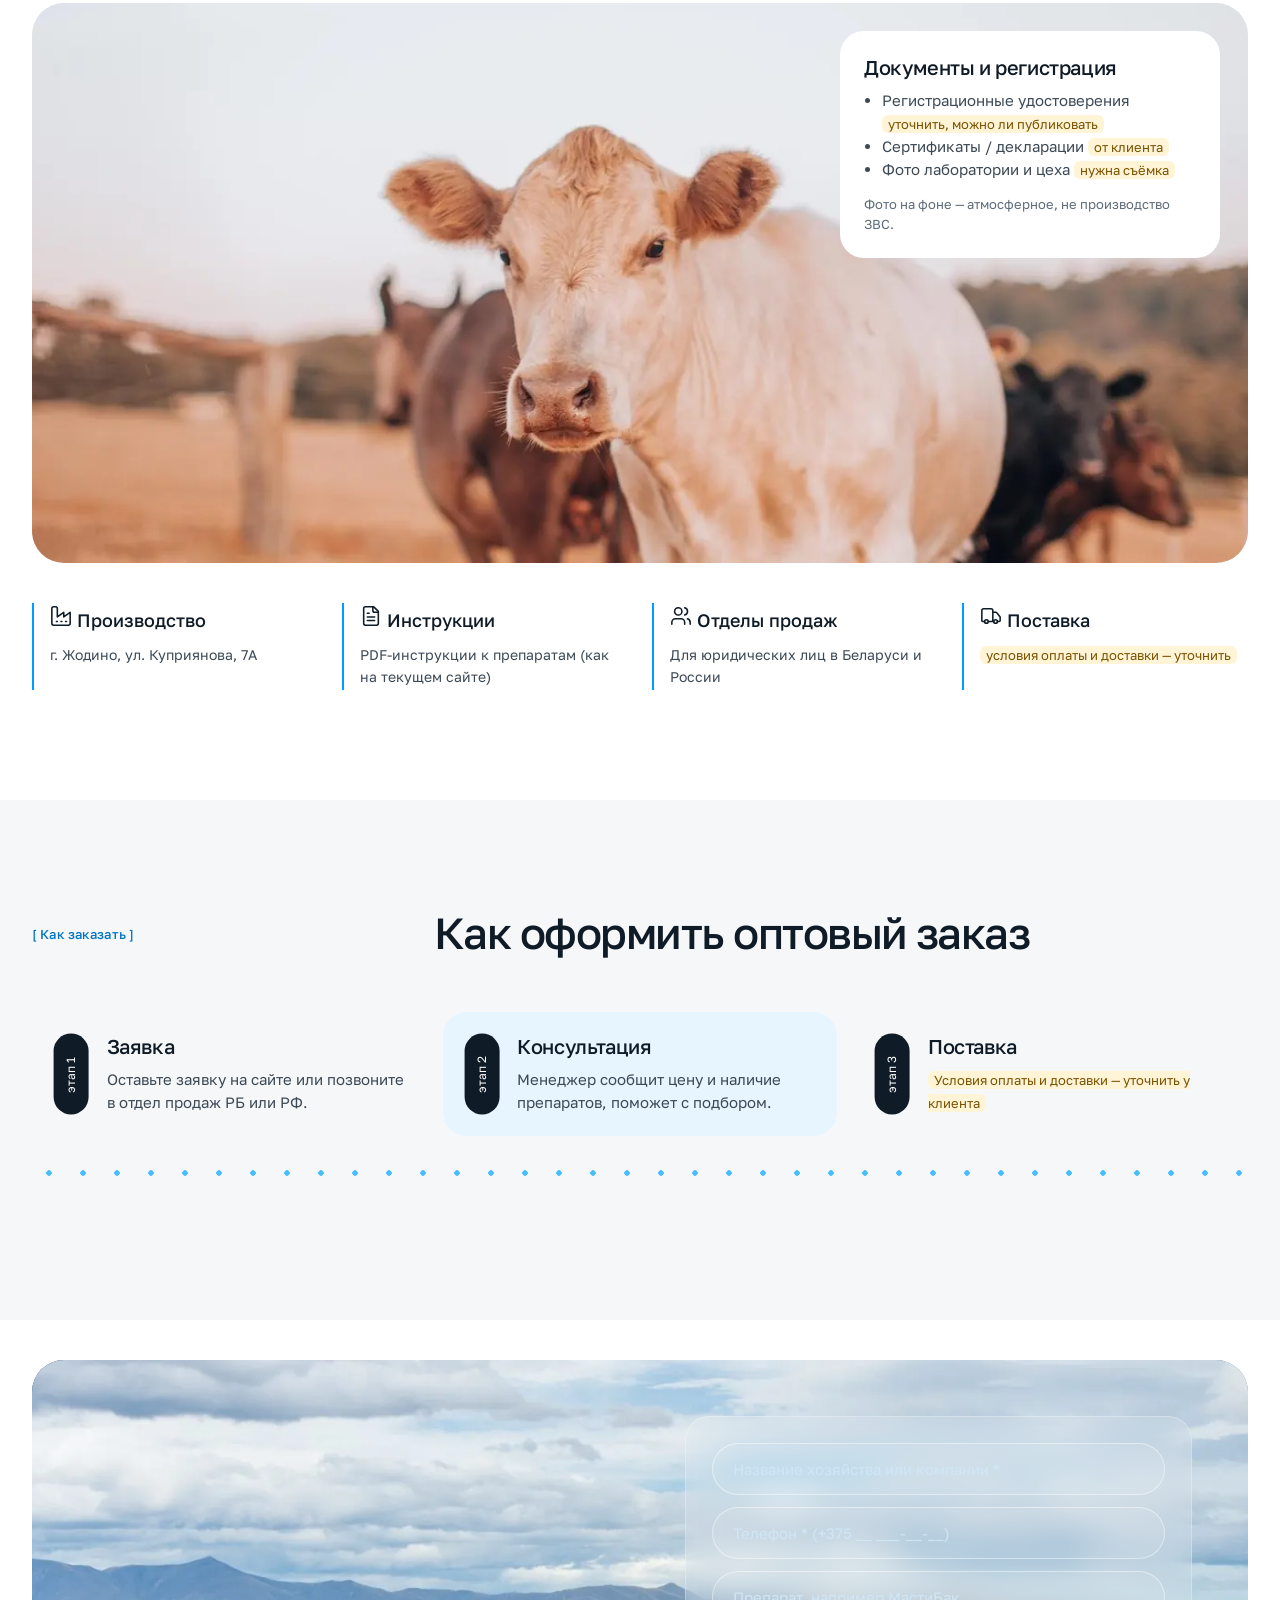
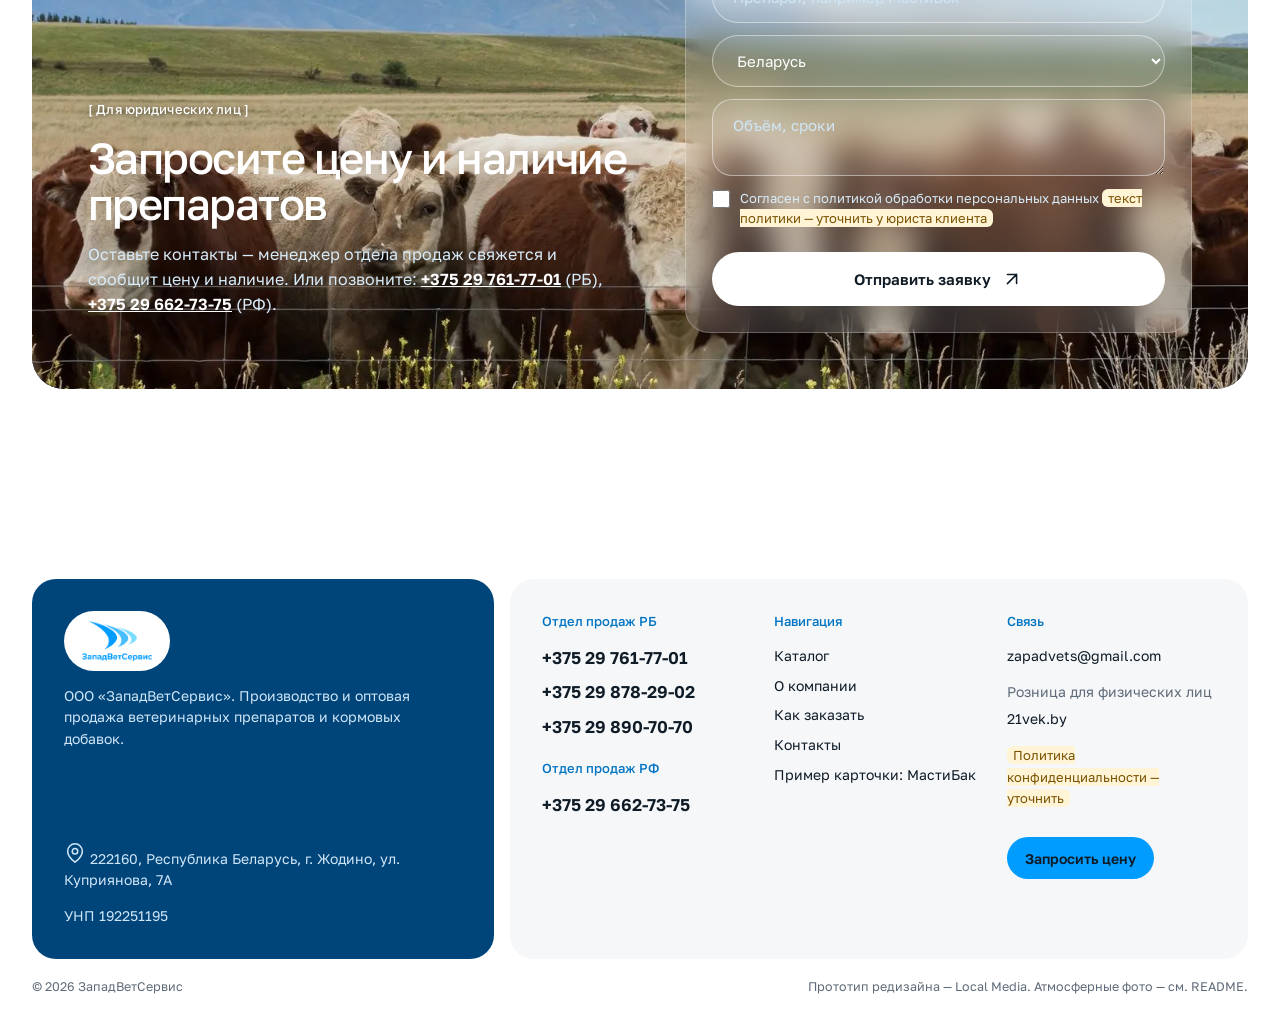
==== commit 32dfcae9: "v2: redesign in agrodroncentr style, more photos & icons" ====
--- a/index.html
+++ b/index.html
@@ -1,22 +1,40 @@
-<!doctype html><html lang="ru"><head><meta charset="utf-8"><meta name="viewport" content="width=device-width,initial-scale=1"><title>Ветеринарные препараты и кормовые добавки оптом — производитель ЗападВетСервис, Жодино</title><meta name="description" content="Производство и оптовая продажа ветеринарных препаратов и кормовых добавок для КРС, МРС, свиней и птицы. Отделы продаж РБ и РФ.">
-<link rel="preconnect" href="https://fonts.googleapis.com"><link href="https://fonts.googleapis.com/css2?family=Golos+Text:wght@400;500;600;700;800&display=swap" rel="stylesheet"><link rel="stylesheet" href="assets/style.css"></head><body>
-<div class="proto">Прототип редизайна zvs.by — не рабочий сайт. Тексты и названия взяты с zvs.by, в [квадратных скобках] — заглушки под контент клиента.</div>
-<header><div class="wrap hd"><a href="index.html"><img src="assets/logo.png" alt="ЗападВетСервис — логотип"></a>
-<nav class="nav"><a href="catalog.html">Каталог</a><a href="index.html#about">О компании</a><a href="index.html#how">Как заказать</a><a href="contacts.html">Контакты</a></nav>
-<a class="tel" href="tel:+375297617701">+375 29 761-77-01</a><a class="btn sm" href="#request" style="display:none" id="hb">Запросить цену</a><button class="burger" aria-label="Меню">☰</button></div>
-<div class="mnav"><a href="catalog.html">Каталог</a><a href="index.html#about">О компании</a><a href="index.html#how">Как заказать</a><a href="contacts.html">Контакты</a><a href="mailto:zapadvets@gmail.com">zapadvets@gmail.com</a></div></header>
-<section class="hero"><picture class="hero-bg"><source media="(max-width:767px)" srcset="assets/img/hero-900.webp" type="image/webp"><source media="(max-width:767px)" srcset="assets/img/hero-900.jpg"><source srcset="assets/img/hero-1920.webp" type="image/webp"><img src="assets/img/hero-1920.jpg" alt="Телята на ферме" fetchpriority="high"></picture><div class="wrap hero-in"><div><span class="tag">Производитель · Жодино, Беларусь</span><h1>Ветеринарные препараты и кормовые добавки оптом от производителя</h1><p>Производим доступные и высокоэффективные продукты ветеринарной фармацевтики и кормовые добавки для КРС, МРС, свиней и птицы. Отделы продаж для юридических лиц в Беларуси и России.</p>
-<div class="acts"><a class="btn" href="#request">Запросить цену</a><a class="btn o" href="catalog.html">Каталог препаратов</a></div><p class="hphone"><a href="tel:+375297617701" style="color:#fff;font-weight:700">+375 29 761-77-01</a> · отдел продаж РБ</p></div></div></section>
-<section><div class="wrap"><span class="tag">Подбор по виду животных</span><h2>Препараты для всех основных групп животных</h2><div class="grid g2 c4"><a class="card" href="catalog.html" style="text-decoration:none;color:inherit"><div class="animal"><span>К</span>КРС</div></a><a class="card" href="catalog.html" style="text-decoration:none;color:inherit"><div class="animal"><span>М</span>МРС</div></a><a class="card" href="catalog.html" style="text-decoration:none;color:inherit"><div class="animal"><span>С</span>Свиньи</div></a><a class="card" href="catalog.html" style="text-decoration:none;color:inherit"><div class="animal"><span>П</span>Птица</div></a></div></div></section>
-<section class="alt"><div class="wrap"><span class="tag">Каталог</span><h2>9 групп препаратов</h2><div class="grid c3"><a class="card" href="catalog.html" style="text-decoration:none;color:inherit"><h3>Антибактериальные препараты</h3><span class="n">Оральные порошки и оральные растворы</span><span class="more">Перейти →</span></a><a class="card" href="catalog.html" style="text-decoration:none;color:inherit"><h3>Инъекционные растворы</h3><span class="n">Смотреть препараты</span><span class="more">Перейти →</span></a><a class="card" href="catalog.html" style="text-decoration:none;color:inherit"><h3>Кормовые добавки</h3><span class="n">Смотреть препараты</span><span class="more">Перейти →</span></a><a class="card" href="catalog.html" style="text-decoration:none;color:inherit"><h3>Интрацистернальные препараты</h3><span class="n">Смотреть препараты</span><span class="more">Перейти →</span></a><a class="card" href="catalog.html" style="text-decoration:none;color:inherit"><h3>Средства для лечения копыт</h3><span class="n">Смотреть препараты</span><span class="more">Перейти →</span></a><a class="card" href="catalog.html" style="text-decoration:none;color:inherit"><h3>Внутриматочные суспензии</h3><span class="n">Смотреть препараты</span><span class="more">Перейти →</span></a><a class="card" href="catalog.html" style="text-decoration:none;color:inherit"><h3>Утеротонические препараты</h3><span class="n">Смотреть препараты</span><span class="more">Перейти →</span></a><a class="card" href="catalog.html" style="text-decoration:none;color:inherit"><h3>Антигельминтные препараты</h3><span class="n">Смотреть препараты</span><span class="more">Перейти →</span></a><a class="card" href="catalog.html" style="text-decoration:none;color:inherit"><h3>Кокдиостатики*</h3><span class="n">Смотреть препараты</span><span class="more">Перейти →</span></a></div><p style="margin-top:20px"><a class="btn o" href="catalog.html">Все препараты</a></p></div></section>
-<section><div class="wrap"><span class="tag">Собственное производство</span><h2>Наиболее популярные препараты</h2><div class="grid g2 c4"><div class="card pc" data-g="intraczisternalnye-preparaty" data-a=""><picture class="pimg"><source srcset="assets/img/p-mastibak.webp" type="image/webp"><img src="assets/img/p-mastibak.jpg" alt="МастиБак — упаковка" loading="lazy" width="480" height="480"></picture><span class="cat">Интрацистернальные препараты</span><h3><a href="product.html" style="color:inherit;text-decoration:none">МастиБак</a></h3><a class="btn sm" href="#request" data-req="МастиБак">Запросить цену</a></div><div class="card pc" data-g="intraczisternalnye-preparaty" data-a=""><picture class="pimg"><source srcset="assets/img/p-penivitakanum.webp" type="image/webp"><img src="assets/img/p-penivitakanum.jpg" alt="Пенивитакан — упаковка" loading="lazy" width="480" height="480"></picture><span class="cat">Интрацистернальные препараты</span><h3><a href="product.html" style="color:inherit;text-decoration:none">Пенивитакан</a></h3><a class="btn sm" href="#request" data-req="Пенивитакан">Запросить цену</a></div><div class="card pc" data-g="intraczisternalnye-preparaty" data-a=""><picture class="pimg"><source srcset="assets/img/p-metrimast-zvs.webp" type="image/webp"><img src="assets/img/p-metrimast-zvs.jpg" alt="МетриМаст ЗВС — упаковка" loading="lazy" width="480" height="480"></picture><span class="cat">Интрацистернальные препараты</span><h3><a href="product.html" style="color:inherit;text-decoration:none">МетриМаст ЗВС</a></h3><a class="btn sm" href="#request" data-req="МетриМаст ЗВС">Запросить цену</a></div><div class="card pc" data-g="antibakterialnye-preparaty" data-a=""><picture class="pimg"><source srcset="assets/img/p-neoflorum.webp" type="image/webp"><img src="assets/img/p-neoflorum.jpg" alt="Неофлор — упаковка" loading="lazy" width="480" height="480"></picture><span class="cat">Антибактериальные препараты</span><h3><a href="product.html" style="color:inherit;text-decoration:none">Неофлор</a></h3><a class="btn sm" href="#request" data-req="Неофлор">Запросить цену</a></div><div class="card pc" data-g="vnutrimatochnye-suspenzii" data-a=""><picture class="pimg"><source srcset="assets/img/p-ceftivitam-zvs.webp" type="image/webp"><img src="assets/img/p-ceftivitam-zvs.jpg" alt="Цефтивитам ЗВС — упаковка" loading="lazy" width="480" height="480"></picture><span class="cat">Внутриматочные суспензии</span><h3><a href="product.html" style="color:inherit;text-decoration:none">Цефтивитам ЗВС</a></h3><a class="btn sm" href="#request" data-req="Цефтивитам ЗВС">Запросить цену</a></div><div class="card pc" data-g="uterotonicheskie-preparaty" data-a=""><picture class="pimg"><source srcset="assets/img/p-metrostimbel-zvs.webp" type="image/webp"><img src="assets/img/p-metrostimbel-zvs.jpg" alt="Метростим-Бел ЗВС — упаковка" loading="lazy" width="480" height="480"></picture><span class="cat">Утеротонические препараты</span><h3><a href="product.html" style="color:inherit;text-decoration:none">Метростим-Бел ЗВС</a></h3><a class="btn sm" href="#request" data-req="Метростим-Бел ЗВС">Запросить цену</a></div><div class="card pc" data-g="kormovye-dobavki" data-a=""><picture class="pimg"><source srcset="assets/img/p-testivit.webp" type="image/webp"><img src="assets/img/p-testivit.jpg" alt="Тестивит — упаковка" loading="lazy" width="480" height="480"></picture><span class="cat">Кормовые добавки</span><h3><a href="product.html" style="color:inherit;text-decoration:none">Тестивит</a></h3><a class="btn sm" href="#request" data-req="Тестивит">Запросить цену</a></div><div class="card pc" data-g="intraczisternalnye-preparaty" data-a=""><picture class="pimg"><source srcset="assets/img/p-kloksam.webp" type="image/webp"><img src="assets/img/p-kloksam.jpg" alt="Клоксам — упаковка" loading="lazy" width="480" height="480"></picture><span class="cat">Интрацистернальные препараты</span><h3><a href="product.html" style="color:inherit;text-decoration:none">Клоксам</a></h3><a class="btn sm" href="#request" data-req="Клоксам">Запросить цену</a></div></div></div></section>
-<section class="alt" id="about"><div class="wrap hgrid"><div><span class="tag">О компании</span><h2>Разработка и производство ветеринарных препаратов</h2><p>ООО «ЗападВетСервис» на протяжении многих лет сотрудничает с ведущими сельскохозяйственными предприятиями. Нашими специалистами разрабатываются авторские программы лечения и профилактики поголовья.</p><p><b>Наши потребители:</b> традиционные животноводческие хозяйства, индустриальные комплексы, фермерские хозяйства.</p></div>
-<div class="grid"><div class="card"><h3>Только высококачественные препараты</h3><p>Выпуск только высококачественных ветеринарных препаратов и кормовых добавок.</p></div><div class="card"><h3>Скорость разработки</h3><p>Быстрая разработка новейших лекарственных форм и вывод их на рынок.</p></div><div class="card"><h3>Срочные заказы</h3><p>Удовлетворение срочных заказов покупателей.</p></div><div class="card"><h3>Комплексный подход</h3><p>Подбор, разработка и применение схем лечения.</p></div></div></div></section>
-<section><div class="wrap"><span class="tag">Документы</span><h2>Документы и регистрация</h2><div class="grid c3"><div class="ph">[регистрационные удостоверения — если клиент разрешит публикацию]</div><div class="ph">[сертификаты / декларации — от клиента]</div><div class="ph">[фото лаборатории / цеха]</div></div></div></section>
-<section class="alt" id="how"><div class="wrap"><span class="tag">Как заказать</span><h2>Как оформить оптовый заказ</h2><div class="grid c3 steps"><div class="card"><h3>Заявка</h3><p>Оставьте заявку на сайте или позвоните в отдел продаж РБ или РФ.</p></div><div class="card"><h3>Консультация</h3><p>Менеджер сообщит цену и наличие препаратов, поможет с подбором.</p></div><div class="card"><h3>Поставка</h3><p>[условия оплаты и доставки — уточнить у клиента]</p></div></div></div></section><section id="request"><div class="wrap"><div class="form hgrid"><div><span class="tag" style="background:rgba(255,255,255,.12);color:#fff">Для юридических лиц</span><h2>Запросить цену и наличие</h2><p style="color:var(--g3)">Оставьте контакты — менеджер отдела продаж свяжется и сообщит цену и наличие. Или позвоните: <a href="tel:+375297617701" style="color:#fff">+375 29 761-77-01</a> (РБ), <a href="tel:+375296627375" style="color:#fff">+375 29 662-73-75</a> (РФ).</p></div>
-<form class="proto-form"><label>Организация</label><input placeholder="Название хозяйства или компании"><label>Телефон *</label><input type="tel" placeholder="+375 __ ___-__-__"><label>Препарат</label><input id="product" placeholder="Например, МастиБак"><label>Регион</label><select><option>Беларусь</option><option>Россия</option></select><label>Комментарий</label><textarea rows="3" placeholder="Объём, сроки"></textarea>
-<label style="display:flex;gap:8px;align-items:flex-start;color:var(--g3)"><input type="checkbox" style="width:auto"> Согласен с [политикой обработки персональных данных — текст от юриста клиента]</label>
-<button class="btn" style="margin-top:16px;width:100%">Отправить заявку</button><div class="msg"></div><p class="note">Прототип: форма не отправляет данные.</p></form></div></div></section><footer><div class="wrap"><div class="grid c3"><div><img src="assets/logo.png" alt="" style="height:44px;background:#fff;border-radius:8px;padding:4px"><p>ООО «ЗападВетСервис». Производство и оптовая продажа ветеринарных препаратов и кормовых добавок.</p><p>222160, Республика Беларусь, г. Жодино, ул. Куприянова, 7А</p></div>
-<div><b>Отдел продаж РБ</b><p><a href="tel:+375297617701">+375 29 761-77-01</a><br><a href="tel:+375298782902">+375 29 878-29-02</a><br><a href="tel:+375298907070">+375 29 890-70-70</a></p><b>Отдел продаж РФ</b><p><a href="tel:+375296627375">+375 29 662-73-75</a></p></div>
-<div><b>E-mail</b><p><a href="mailto:zapadvets@gmail.com">zapadvets@gmail.com</a></p><p>Розница для физических лиц — <a href="https://www.21vek.by/" rel="nofollow">21vek.by</a></p><p>УНП 192251195</p><p>[Политика конфиденциальности]</p></div></div><p style="margin-top:24px">© 2026 ЗападВетСервис</p></div></footer>
-<div class="sticky-cta"><a class="btn o" href="tel:+375297617701">Позвонить</a><a class="btn" href="#request">Запросить цену</a></div><script src="assets/app.js"></script></body></html>+<!doctype html><html lang="ru"><head><meta charset="utf-8"><meta name="viewport" content="width=device-width,initial-scale=1"><title>Ветеринарные препараты и кормовые добавки оптом — производитель ЗападВетСервис, Жодино</title><meta name="description" content="Производство и оптовая продажа ветеринарных препаратов и кормовых добавок для КРС, МРС, свиней и птицы. Отделы продаж РБ и РФ."><link rel="icon" href="assets/logo.png"><link rel="preconnect" href="https://fonts.googleapis.com"><link rel="preconnect" href="https://fonts.gstatic.com" crossorigin><link href="https://fonts.googleapis.com/css2?family=Golos+Text:wght@400;500;600;700&display=swap" rel="stylesheet"><link rel="stylesheet" href="assets/style.css"></head><body><div class="proto">Прототип редизайна zvs.by — не рабочий сайт. Тексты, препараты и контакты — с zvs.by; «уточнить» — данные, которых нет на сайте.</div>
+<header class="hdr"><div class="wrap hbar"><a class="logo" href="index.html"><img src="assets/logo.png" alt="ЗападВетСервис — логотип" width="140" height="80"></a>
+<nav class="nav" aria-label="Основное меню"><a href="catalog.html">Каталог</a><a href="index.html#about">О компании</a><a href="index.html#how">Как заказать</a><a href="contacts.html">Контакты</a></nav>
+<div class="hacts"><a class="iconbtn" href="mailto:zapadvets@gmail.com" aria-label="Написать на zapadvets@gmail.com"><svg class="ic " viewBox="0 0 24 24" aria-hidden="true"><rect x="2" y="4" width="20" height="16" rx="2"/><path d="m22 7-10 6L2 7"/></svg></a><a class="htel" href="tel:+375297617701" aria-label="Позвонить: +375 29 761-77-01"><svg class="ic " viewBox="0 0 24 24" aria-hidden="true"><path d="M22 16.9v3a2 2 0 0 1-2.2 2 19.8 19.8 0 0 1-8.6-3.1 19.5 19.5 0 0 1-6-6A19.8 19.8 0 0 1 2.1 4.2 2 2 0 0 1 4.1 2h3a2 2 0 0 1 2 1.7c.1.9.4 1.8.7 2.7a2 2 0 0 1-.5 2.1L8 9.8a16 16 0 0 0 6 6l1.3-1.3a2 2 0 0 1 2.1-.4c.9.3 1.8.6 2.7.7a2 2 0 0 1 1.7 2z"/></svg><span>+375 29 761-77-01</span></a><button class="iconbtn burger" aria-label="Меню" aria-expanded="false"><svg class="ic " viewBox="0 0 24 24" aria-hidden="true"><path d="M4 7h16M4 12h16M4 17h16"/></svg></button></div>
+<div class="mnav"><a href="catalog.html">Каталог</a><a href="index.html#about">О компании</a><a href="index.html#how">Как заказать</a><a href="contacts.html">Контакты</a><a href="tel:+375297617701">+375 29 761-77-01 — отдел продаж РБ</a><a href="mailto:zapadvets@gmail.com">zapadvets@gmail.com</a></div></div></header><main><section class="hero"><picture class=""><source srcset="assets/img/atm-vet-cattle.webp" type="image/webp"><img src="assets/img/atm-vet-cattle.jpg" alt="Ветеринарный врач на молочной ферме (атмосферное фото)" fetchpriority="high"></picture>
+<div class="wrap hin"><div><span class="lbl">Производитель · Жодино, Беларусь</span><h1>Ветеринарные препараты и кормовые добавки оптом от производителя</h1><p class="sub">Производим доступные и высокоэффективные продукты ветеринарной фармацевтики и кормовые добавки для КРС, МРС, свиней и птицы. Отделы продаж для юридических лиц в Беларуси и России.</p>
+<div class="bgrp"><a class="btn w" href="#request">Запросить цену</a><a class="arr" href="catalog.html" aria-label="Каталог препаратов"><svg class="ic " viewBox="0 0 24 24" aria-hidden="true"><path d="M7 17 17 7M7 7h10v10"/></svg></a><a class="btn" href="catalog.html" style="background:transparent;box-shadow:inset 0 0 0 1.5px rgba(255,255,255,.7)">Каталог препаратов</a></div></div>
+<div class="hcards"><a class="glass" href="tel:+375297617701"><svg class="ic " viewBox="0 0 24 24" aria-hidden="true"><path d="M22 16.9v3a2 2 0 0 1-2.2 2 19.8 19.8 0 0 1-8.6-3.1 19.5 19.5 0 0 1-6-6A19.8 19.8 0 0 1 2.1 4.2 2 2 0 0 1 4.1 2h3a2 2 0 0 1 2 1.7c.1.9.4 1.8.7 2.7a2 2 0 0 1-.5 2.1L8 9.8a16 16 0 0 0 6 6l1.3-1.3a2 2 0 0 1 2.1-.4c.9.3 1.8.6 2.7.7a2 2 0 0 1 1.7 2z"/></svg><b>Отдел продаж РБ</b><small>+375 29 761-77-01</small></a><a class="glass" href="tel:+375296627375"><svg class="ic " viewBox="0 0 24 24" aria-hidden="true"><path d="M22 16.9v3a2 2 0 0 1-2.2 2 19.8 19.8 0 0 1-8.6-3.1 19.5 19.5 0 0 1-6-6A19.8 19.8 0 0 1 2.1 4.2 2 2 0 0 1 4.1 2h3a2 2 0 0 1 2 1.7c.1.9.4 1.8.7 2.7a2 2 0 0 1-.5 2.1L8 9.8a16 16 0 0 0 6 6l1.3-1.3a2 2 0 0 1 2.1-.4c.9.3 1.8.6 2.7.7a2 2 0 0 1 1.7 2z"/></svg><b>Отдел продаж РФ</b><small>+375 29 662-73-75</small></a>
+<a class="glass ph" href="product.html"><img src="assets/img/p-mastibak.webp" alt="МастиБак — упаковка" width="88" height="88"><span><b>МастиБак</b><br><small>Интрацистернальный препарат при мастите коров →</small></span></a></div></div></section>
+<section class="sec" id="about"><div class="wrap"><div class="shead"><span class="lbl">О компании</span><div><h2>Разработка и производство ветеринарных препаратов</h2><p class="lead">ООО «ЗападВетСервис» на протяжении многих лет сотрудничает с ведущими сельскохозяйственными предприятиями. Нашими специалистами разрабатываются авторские программы лечения и профилактики поголовья.</p></div></div>
+<div class="bento"><div class="card ph-card frame" style="grid-row:span 2"><picture class=""><source srcset="assets/img/atm-vet-pigs.webp" type="image/webp"><img src="assets/img/atm-vet-pigs.jpg" alt="Ветеринар на свиноферме (атмосферное фото)" loading="lazy"></picture></div>
+<div class="card"><span class="num">01</span><div class="icbox"><svg class="ic " viewBox="0 0 24 24" aria-hidden="true"><path d="M20 13c0 5-3.5 7.5-7.7 9a1 1 0 0 1-.6 0C7.5 20.5 4 18 4 13V6a1 1 0 0 1 1-1c2 0 4.5-1.2 6.2-2.7a1.2 1.2 0 0 1 1.6 0C14.5 3.8 17 5 19 5a1 1 0 0 1 1 1z"/><path d="m9 12 2 2 4-4"/></svg></div><h3>Только высококачественные препараты</h3><p>Выпуск только высококачественных ветеринарных препаратов и кормовых добавок.</p></div>
+<div class="card bl"><span class="num">02</span><div class="icbox"><svg class="ic " viewBox="0 0 24 24" aria-hidden="true"><path d="M4 14a1 1 0 0 1-.8-1.6l9.9-10.2a.5.5 0 0 1 .9.4l-1.9 6a1 1 0 0 0 .9 1.4h7a1 1 0 0 1 .8 1.6l-9.9 10.2a.5.5 0 0 1-.9-.4l1.9-6A1 1 0 0 0 11 14z"/></svg></div><h3>Скорость разработки</h3><p>Быстрая разработка новейших лекарственных форм и вывод их на рынок.</p></div>
+<div class="card"><span class="num">03</span><div class="icbox"><svg class="ic " viewBox="0 0 24 24" aria-hidden="true"><circle cx="12" cy="12" r="10"/><path d="M12 6v6l4 2"/></svg></div><h3>Срочные заказы</h3><p>Удовлетворение срочных заказов покупателей.</p></div>
+<div class="card"><span class="num">04</span><div class="icbox"><svg class="ic " viewBox="0 0 24 24" aria-hidden="true"><path d="m12 2 10 5-10 5L2 7z"/><path d="m2 17 10 5 10-5M2 12l10 5 10-5"/></svg></div><h3>Комплексный подход</h3><p>Подбор, разработка и применение схем лечения.</p></div></div>
+<div class="specs"><div><b>Традиционные хозяйства</b><p>Наши потребители</p></div><div><b>Индустриальные комплексы</b><p>Наши потребители</p></div><div><b>Фермерские хозяйства</b><p>Наши потребители</p></div><div><b>Розница для физлиц</b><p>Через <a href="https://www.21vek.by/" rel="nofollow noopener" target="_blank">21vek.by</a></p></div></div></div></section>
+<div class="mq" aria-hidden="true"><div class="tr"><span>Препараты для КРС, МРС, свиней и птицы</span><span>Собственное производство · Жодино</span><span>Отделы продаж РБ и РФ</span><span>Препараты для КРС, МРС, свиней и птицы</span><span>Собственное производство · Жодино</span><span>Отделы продаж РБ и РФ</span><span>Препараты для КРС, МРС, свиней и птицы</span><span>Собственное производство · Жодино</span><span>Отделы продаж РБ и РФ</span><span>Препараты для КРС, МРС, свиней и птицы</span><span>Собственное производство · Жодино</span><span>Отделы продаж РБ и РФ</span></div></div>
+<section class="sec"><div class="wrap"><div class="shead"><span class="lbl">Подбор по виду животных</span><div><h2>Препараты для всех основных групп животных</h2></div></div>
+<div class="animals"><a class="an" href="catalog.html?a=krs"><picture class=""><source srcset="assets/img/atm-cows.webp" type="image/webp"><img src="assets/img/atm-cows.jpg" alt="Коровы на пастбище (атмосферное фото)" loading="lazy"></picture><div><span><h3>КРС</h3><small>крупный рогатый скот</small></span><span class="arr"><svg class="ic " viewBox="0 0 24 24" aria-hidden="true"><path d="M7 17 17 7M7 7h10v10"/></svg></span></div></a>
+<a class="an" href="catalog.html?a=mrs"><picture class=""><source srcset="assets/img/atm-sheep.webp" type="image/webp"><img src="assets/img/atm-sheep.jpg" alt="Овцы на пастбище (атмосферное фото, Unsplash)" loading="lazy"></picture><div><span><h3>МРС</h3><small>мелкий рогатый скот</small></span><span class="arr"><svg class="ic " viewBox="0 0 24 24" aria-hidden="true"><path d="M7 17 17 7M7 7h10v10"/></svg></span></div></a>
+<a class="an" href="catalog.html?a=svin"><picture class=""><source srcset="assets/img/atm-vet-pigs.webp" type="image/webp"><img src="assets/img/atm-vet-pigs.jpg" alt="Свиньи на ферме (атмосферное фото)" loading="lazy"></picture><div><span><h3>Свиньи</h3><small>свиноводство</small></span><span class="arr"><svg class="ic " viewBox="0 0 24 24" aria-hidden="true"><path d="M7 17 17 7M7 7h10v10"/></svg></span></div></a>
+<a class="an" href="catalog.html?a=ptica"><picture class=""><source srcset="assets/img/atm-chickens.webp" type="image/webp"><img src="assets/img/atm-chickens.jpg" alt="Куры на выгуле (атмосферное фото, Unsplash)" loading="lazy"></picture><div><span><h3>Птица</h3><small>птицеводство</small></span><span class="arr"><svg class="ic " viewBox="0 0 24 24" aria-hidden="true"><path d="M7 17 17 7M7 7h10v10"/></svg></span></div></a></div></div></section>
+<section class="sec g"><div class="wrap"><div class="shead"><span class="lbl">Каталог</span><div><h2>9 групп препаратов</h2><p class="lead">Цены и наличие — по запросу для юридических лиц.</p></div></div>
+<div class="groups"><a class="grp" href="catalog.html?g=antibakterialnye-preparaty"><span class="icbox"><svg class="ic " viewBox="0 0 24 24" aria-hidden="true"><path d="m10.5 20.5 10-10a4.95 4.95 0 1 0-7-7l-10 10a4.95 4.95 0 1 0 7 7zM8.5 8.5l7 7"/></svg></span>Антибактериальные препараты<span class="go"><svg class="ic " viewBox="0 0 24 24" aria-hidden="true"><path d="M7 17 17 7M7 7h10v10"/></svg></span></a><a class="grp" href="catalog.html?g=inekczionnye-rastvory"><span class="icbox"><svg class="ic " viewBox="0 0 24 24" aria-hidden="true"><path d="m18 2 4 4M17 7l3-3M19 9 8.7 19.3a2.4 2.4 0 0 1-3.4 0l-1.6-1.6a2.4 2.4 0 0 1 0-3.4L14 4M9 8l4 4M6 11l4 4M2 22l3.5-3.5"/></svg></span>Инъекционные растворы<span class="go"><svg class="ic " viewBox="0 0 24 24" aria-hidden="true"><path d="M7 17 17 7M7 7h10v10"/></svg></span></a><a class="grp" href="catalog.html?g=kormovye-dobavki"><span class="icbox"><svg class="ic " viewBox="0 0 24 24" aria-hidden="true"><path d="M11 20A7 7 0 0 1 9.8 6.1C15.5 5 17 4.5 19 2c1 2 2 4.2 2 8 0 5.5-4.8 10-10 10z"/><path d="M2 21c0-3 1.9-5.4 5.1-6"/></svg></span>Кормовые добавки<span class="go"><svg class="ic " viewBox="0 0 24 24" aria-hidden="true"><path d="M7 17 17 7M7 7h10v10"/></svg></span></a><a class="grp" href="catalog.html?g=intraczisternalnye-preparaty"><span class="icbox"><svg class="ic " viewBox="0 0 24 24" aria-hidden="true"><path d="M12 22a7 7 0 0 0 7-7c0-2-1-3.9-3-5.5s-3.5-4-4-6.5c-.5 2.5-2 4.9-4 6.5S5 13 5 15a7 7 0 0 0 7 7z"/></svg></span>Интрацистернальные препараты<span class="go"><svg class="ic " viewBox="0 0 24 24" aria-hidden="true"><path d="M7 17 17 7M7 7h10v10"/></svg></span></a><a class="grp" href="catalog.html?g=sredstva-dlya-lecheniya-kopyt"><span class="icbox"><svg class="ic " viewBox="0 0 24 24" aria-hidden="true"><path d="M6 3h12l-1 9H7z"/><path d="M7 12c-1 3-1 6 1 9h3v-6M17 12c1 3 1 6-1 9h-3v-6"/></svg></span>Средства для лечения копыт<span class="go"><svg class="ic " viewBox="0 0 24 24" aria-hidden="true"><path d="M7 17 17 7M7 7h10v10"/></svg></span></a><a class="grp" href="catalog.html?g=vnutrimatochnye-suspenzii"><span class="icbox"><svg class="ic " viewBox="0 0 24 24" aria-hidden="true"><path d="M9 12h.01M15 12h.01M10 16c.5.3 1.2.5 2 .5s1.5-.2 2-.5"/><path d="M19 6.3a9 9 0 0 1 1.8 3.9 2 2 0 0 1 0 3.6 9 9 0 0 1-17.6 0 2 2 0 0 1 0-3.6A9 9 0 0 1 12 3c2 0 3.5 1.1 3.5 2.5s-.9 2.5-2 2.5c-.8 0-1.5-.4-1.5-1"/></svg></span>Внутриматочные суспензии<span class="go"><svg class="ic " viewBox="0 0 24 24" aria-hidden="true"><path d="M7 17 17 7M7 7h10v10"/></svg></span></a><a class="grp" href="catalog.html?g=uterotonicheskie-preparaty"><span class="icbox"><svg class="ic " viewBox="0 0 24 24" aria-hidden="true"><path d="M19 14c1.5-1.5 3-3.2 3-5.5A5.5 5.5 0 0 0 16.5 3c-1.8 0-3 .5-4.5 2-1.5-1.5-2.7-2-4.5-2A5.5 5.5 0 0 0 2 8.5c0 2.3 1.5 4 3 5.5l7 7z"/></svg></span>Утеротонические препараты<span class="go"><svg class="ic " viewBox="0 0 24 24" aria-hidden="true"><path d="M7 17 17 7M7 7h10v10"/></svg></span></a><a class="grp" href="catalog.html?g=antigelmintnye-preparaty"><span class="icbox"><svg class="ic " viewBox="0 0 24 24" aria-hidden="true"><path d="m8 2 1.9 1.9M14.1 3.9 16 2M9 7.1V6a3 3 0 1 1 6 0v1.1"/><path d="M12 20c-3.3 0-6-2.7-6-6v-3a4 4 0 0 1 4-4h4a4 4 0 0 1 4 4v3c0 3.3-2.7 6-6 6zM12 20v-9M6.5 9C4.6 8.8 3 7.1 3 5M6 13H2M3 21c0-2.1 1.7-3.9 3.8-4M20.97 5c0 2.1-1.6 3.8-3.5 4M22 13h-4M17.2 17c2.1.1 3.8 1.9 3.8 4"/></svg></span>Антигельминтные препараты<span class="go"><svg class="ic " viewBox="0 0 24 24" aria-hidden="true"><path d="M7 17 17 7M7 7h10v10"/></svg></span></a><a class="grp" href="catalog.html?g=kokdiostatiki"><span class="icbox"><svg class="ic " viewBox="0 0 24 24" aria-hidden="true"><path d="M20 13c0 5-3.5 7.5-7.7 9a1 1 0 0 1-.6 0C7.5 20.5 4 18 4 13V6a1 1 0 0 1 1-1c2 0 4.5-1.2 6.2-2.7a1.2 1.2 0 0 1 1.6 0C14.5 3.8 17 5 19 5a1 1 0 0 1 1 1z"/><path d="m9 12 2 2 4-4"/></svg></span>Кокдиостатики*<span class="go"><svg class="ic " viewBox="0 0 24 24" aria-hidden="true"><path d="M7 17 17 7M7 7h10v10"/></svg></span></a></div>
+<div class="shead" style="margin:80px 0 32px"><span class="lbl">Собственное производство</span><div><h2>Наиболее популярные препараты</h2></div></div>
+<div class="pgrid"><div class="pc"><a class="pimg" href="product.html" aria-label="МастиБак — подробнее"><picture class=""><source srcset="assets/img/p-mastibak.webp" type="image/webp"><img src="assets/img/p-mastibak.jpg" alt="МастиБак — упаковка" loading="lazy" width="480" height="480"></picture></a><span class="cat">Интрацистернальные препараты</span><h3><a href="product.html">МастиБак</a></h3><div class="row"><a class="btn sm" href="#request" data-req="МастиБак">Запросить цену</a><a class="arr dk" href="product.html" aria-label="МастиБак: карточка"><svg class="ic " viewBox="0 0 24 24" aria-hidden="true"><path d="M7 17 17 7M7 7h10v10"/></svg></a></div></div><div class="pc"><a class="pimg" href="product.html" aria-label="Пенивитакан — подробнее"><picture class=""><source srcset="assets/img/p-penivitakanum.webp" type="image/webp"><img src="assets/img/p-penivitakanum.jpg" alt="Пенивитакан — упаковка" loading="lazy" width="480" height="480"></picture></a><span class="cat">Интрацистернальные препараты</span><h3><a href="product.html">Пенивитакан</a></h3><div class="row"><a class="btn sm" href="#request" data-req="Пенивитакан">Запросить цену</a><a class="arr dk" href="product.html" aria-label="Пенивитакан: карточка"><svg class="ic " viewBox="0 0 24 24" aria-hidden="true"><path d="M7 17 17 7M7 7h10v10"/></svg></a></div></div><div class="pc"><a class="pimg" href="product.html" aria-label="МетриМаст ЗВС — подробнее"><picture class=""><source srcset="assets/img/p-metrimast-zvs.webp" type="image/webp"><img src="assets/img/p-metrimast-zvs.jpg" alt="МетриМаст ЗВС — упаковка" loading="lazy" width="480" height="480"></picture></a><span class="cat">Интрацистернальные препараты</span><h3><a href="product.html">МетриМаст ЗВС</a></h3><div class="row"><a class="btn sm" href="#request" data-req="МетриМаст ЗВС">Запросить цену</a><a class="arr dk" href="product.html" aria-label="МетриМаст ЗВС: карточка"><svg class="ic " viewBox="0 0 24 24" aria-hidden="true"><path d="M7 17 17 7M7 7h10v10"/></svg></a></div></div><div class="pc"><a class="pimg" href="product.html" aria-label="Неофлор — подробнее"><picture class=""><source srcset="assets/img/p-neoflorum.webp" type="image/webp"><img src="assets/img/p-neoflorum.jpg" alt="Неофлор — упаковка" loading="lazy" width="480" height="480"></picture></a><span class="cat">Антибактериальные препараты</span><h3><a href="product.html">Неофлор</a></h3><div class="row"><a class="btn sm" href="#request" data-req="Неофлор">Запросить цену</a><a class="arr dk" href="product.html" aria-label="Неофлор: карточка"><svg class="ic " viewBox="0 0 24 24" aria-hidden="true"><path d="M7 17 17 7M7 7h10v10"/></svg></a></div></div><div class="pc"><a class="pimg" href="product.html" aria-label="Цефтивитам ЗВС — подробнее"><picture class=""><source srcset="assets/img/p-ceftivitam-zvs.webp" type="image/webp"><img src="assets/img/p-ceftivitam-zvs.jpg" alt="Цефтивитам ЗВС — упаковка" loading="lazy" width="480" height="480"></picture></a><span class="cat">Внутриматочные суспензии</span><h3><a href="product.html">Цефтивитам ЗВС</a></h3><div class="row"><a class="btn sm" href="#request" data-req="Цефтивитам ЗВС">Запросить цену</a><a class="arr dk" href="product.html" aria-label="Цефтивитам ЗВС: карточка"><svg class="ic " viewBox="0 0 24 24" aria-hidden="true"><path d="M7 17 17 7M7 7h10v10"/></svg></a></div></div><div class="pc"><a class="pimg" href="product.html" aria-label="Метростим-Бел ЗВС — подробнее"><picture class=""><source srcset="assets/img/p-metrostimbel-zvs.webp" type="image/webp"><img src="assets/img/p-metrostimbel-zvs.jpg" alt="Метростим-Бел ЗВС — упаковка" loading="lazy" width="480" height="480"></picture></a><span class="cat">Утеротонические препараты</span><h3><a href="product.html">Метростим-Бел ЗВС</a></h3><div class="row"><a class="btn sm" href="#request" data-req="Метростим-Бел ЗВС">Запросить цену</a><a class="arr dk" href="product.html" aria-label="Метростим-Бел ЗВС: карточка"><svg class="ic " viewBox="0 0 24 24" aria-hidden="true"><path d="M7 17 17 7M7 7h10v10"/></svg></a></div></div><div class="pc"><a class="pimg" href="product.html" aria-label="Тестивит — подробнее"><picture class=""><source srcset="assets/img/p-testivit.webp" type="image/webp"><img src="assets/img/p-testivit.jpg" alt="Тестивит — упаковка" loading="lazy" width="480" height="480"></picture></a><span class="cat">Кормовые добавки</span><h3><a href="product.html">Тестивит</a></h3><div class="row"><a class="btn sm" href="#request" data-req="Тестивит">Запросить цену</a><a class="arr dk" href="product.html" aria-label="Тестивит: карточка"><svg class="ic " viewBox="0 0 24 24" aria-hidden="true"><path d="M7 17 17 7M7 7h10v10"/></svg></a></div></div><div class="pc"><a class="pimg" href="product.html" aria-label="Супер Лимбс — подробнее"><picture class=""><source srcset="assets/img/p-super-limbs.webp" type="image/webp"><img src="assets/img/p-super-limbs.jpg" alt="Супер Лимбс — упаковка" loading="lazy" width="480" height="480"></picture></a><span class="cat">Средства для лечения копыт</span><h3><a href="product.html">Супер Лимбс</a></h3><div class="row"><a class="btn sm" href="#request" data-req="Супер Лимбс">Запросить цену</a><a class="arr dk" href="product.html" aria-label="Супер Лимбс: карточка"><svg class="ic " viewBox="0 0 24 24" aria-hidden="true"><path d="M7 17 17 7M7 7h10v10"/></svg></a></div></div></div>
+<p style="margin-top:28px" class="bgrp"><a class="btn dk" href="catalog.html">Все препараты</a><a class="arr dk" href="catalog.html" aria-label="Каталог"><svg class="ic " viewBox="0 0 24 24" aria-hidden="true"><path d="M7 17 17 7M7 7h10v10"/></svg></a></p></div></section>
+<section class="sec"><div class="band"><picture class=""><source srcset="assets/img/atm-cows2.webp" type="image/webp"><img src="assets/img/atm-cows2.jpg" alt="Стадо коров (атмосферное фото)" loading="lazy"></picture><div class="float"><h3>Документы и регистрация</h3><ul><li>Регистрационные удостоверения <span class="tbd">уточнить, можно ли публиковать</span></li><li>Сертификаты / декларации <span class="tbd">от клиента</span></li><li>Фото лаборатории и цеха <span class="tbd">нужна съёмка</span></li></ul><p class="mu" style="font-size:13px;margin:12px 0 0">Фото на фоне — атмосферное, не производство ЗВС.</p></div></div>
+<div class="wrap"><div class="specs"><div><b><svg class="ic " viewBox="0 0 24 24" aria-hidden="true"><path d="M2 20a2 2 0 0 0 2 2h16a2 2 0 0 0 2-2V8l-7 5V8l-7 5V4a2 2 0 0 0-2-2H4a2 2 0 0 0-2 2z"/><path d="M17 18h1M12 18h1M7 18h1"/></svg> Производство</b><p>г. Жодино, ул. Куприянова, 7А</p></div><div><b><svg class="ic " viewBox="0 0 24 24" aria-hidden="true"><path d="M15 2H6a2 2 0 0 0-2 2v16a2 2 0 0 0 2 2h12a2 2 0 0 0 2-2V7z"/><path d="M14 2v4a2 2 0 0 0 2 2h4M10 9H8M16 13H8M16 17H8"/></svg> Инструкции</b><p>PDF-инструкции к препаратам (как на текущем сайте)</p></div><div><b><svg class="ic " viewBox="0 0 24 24" aria-hidden="true"><path d="M16 21v-2a4 4 0 0 0-4-4H6a4 4 0 0 0-4 4v2"/><circle cx="9" cy="7" r="4"/><path d="M22 21v-2a4 4 0 0 0-3-3.9M16 3.1a4 4 0 0 1 0 7.8"/></svg> Отделы продаж</b><p>Для юридических лиц в Беларуси и России</p></div><div><b><svg class="ic " viewBox="0 0 24 24" aria-hidden="true"><path d="M14 18V6a2 2 0 0 0-2-2H4a2 2 0 0 0-2 2v11a1 1 0 0 0 1 1h2M15 18H9M19 18h2a1 1 0 0 0 1-1v-3.6a1 1 0 0 0-.2-.6l-3.5-4.4A1 1 0 0 0 17.5 8H14"/><circle cx="17" cy="18" r="2"/><circle cx="7" cy="18" r="2"/></svg> Поставка</b><p><span class="tbd">условия оплаты и доставки — уточнить</span></p></div></div></div></section>
+<section class="sec g" id="how"><div class="wrap"><div class="shead"><span class="lbl">Как заказать</span><div><h2>Как оформить оптовый заказ</h2></div></div>
+<div class="steps"><div class="step"><span class="vt">этап 1</span><div><h3>Заявка</h3><p>Оставьте заявку на сайте или позвоните в отдел продаж РБ или РФ.</p></div></div><div class="step"><span class="vt">этап 2</span><div><h3>Консультация</h3><p>Менеджер сообщит цену и наличие препаратов, поможет с подбором.</p></div></div><div class="step"><span class="vt">этап 3</span><div><h3>Поставка</h3><p><span class="tbd">Условия оплаты и доставки — уточнить у клиента</span></p></div></div></div><div class="dots" aria-hidden="true"></div></div></section>
+<section class="sec" id="request" style="padding-top:40px"><div class="fband"><picture class=""><source srcset="assets/img/atm-cows-field.webp" type="image/webp"><img src="assets/img/atm-cows-field.jpg" alt="Стадо коров на пастбище (атмосферное фото)" loading="lazy"></picture>
+<div><span class="lbl">Для юридических лиц</span><h2>Запросите цену и наличие препаратов</h2><p>Оставьте контакты — менеджер отдела продаж свяжется и сообщит цену и наличие. Или позвоните: <a href="tel:+375297617701">+375 29 761-77-01</a> (РБ), <a href="tel:+375296627375">+375 29 662-73-75</a> (РФ).</p></div>
+<form class="form proto-form" novalidate><label class="sr" for="f-org">Организация</label><input id="f-org" name="org" placeholder="Название хозяйства или компании *" autocomplete="organization"><label class="sr" for="f-tel">Телефон</label><input id="f-tel" name="tel" type="tel" placeholder="Телефон * (+375 __ ___-__-__)" autocomplete="tel"><label class="sr" for="product">Препарат</label><input id="product" name="product" placeholder="Препарат, например МастиБак"><label class="sr" for="f-reg">Регион</label><select id="f-reg" name="region"><option>Беларусь</option><option>Россия</option></select><label class="sr" for="f-msg">Комментарий</label><textarea id="f-msg" name="msg" rows="2" placeholder="Объём, сроки"></textarea>
+<label class="chk"><input type="checkbox" name="agree"> <span>Согласен с политикой обработки персональных данных <span class="tbd">текст политики — уточнить у юриста клиента</span></span></label><p class="err" role="alert"></p><button class="btn" type="submit">Отправить заявку <svg class="ic " viewBox="0 0 24 24" aria-hidden="true"><path d="M7 17 17 7M7 7h10v10"/></svg></button><p class="ok" role="status" tabindex="-1" hidden>Это прототип: заявка никуда не отправлена. На WordPress форма будет подключена к почте/CRM.</p></form></div></section></main><footer><div class="wrap"><div class="fgrid"><div class="fl"><a class="logo" href="index.html"><img src="assets/logo.png" alt="ЗападВетСервис" width="140" height="80" loading="lazy"></a><p>ООО «ЗападВетСервис». Производство и оптовая продажа ветеринарных препаратов и кормовых добавок.</p><p class="addr"><svg class="ic " viewBox="0 0 24 24" aria-hidden="true"><path d="M20 10c0 6-8 12-8 12S4 16 4 10a8 8 0 0 1 16 0z"/><circle cx="12" cy="10" r="3"/></svg> 222160, Республика Беларусь, г. Жодино, ул. Куприянова, 7А</p><p>УНП 192251195</p></div>
+<div class="fr"><div class="big"><h4>Отдел продаж РБ</h4><a href="tel:+375297617701">+375 29 761-77-01</a><a href="tel:+375298782902">+375 29 878-29-02</a><a href="tel:+375298907070">+375 29 890-70-70</a><h4 style="margin-top:18px">Отдел продаж РФ</h4><a href="tel:+375296627375">+375 29 662-73-75</a></div>
+<div><h4>Навигация</h4><a href="catalog.html">Каталог</a><a href="index.html#about">О компании</a><a href="index.html#how">Как заказать</a><a href="contacts.html">Контакты</a><a href="product.html">Пример карточки: МастиБак</a></div>
+<div><h4>Связь</h4><a href="mailto:zapadvets@gmail.com">zapadvets@gmail.com</a><p class="mu" style="margin:14px 0 6px">Розница для физических лиц</p><a href="https://www.21vek.by/" rel="nofollow noopener" target="_blank">21vek.by</a><p class="mu" style="margin-top:14px"><span class="tbd">Политика конфиденциальности — уточнить</span></p><a class="btn sm" href="#request" style="margin-top:14px;display:inline-flex">Запросить цену</a></div></div></div>
+<div class="fbot"><span>© 2026 ЗападВетСервис</span><span>Прототип редизайна — Local Media. Атмосферные фото — см. README.</span></div></div></footer>
+<div class="sticky-cta"><a class="btn ln" href="tel:+375297617701"><svg class="ic " viewBox="0 0 24 24" aria-hidden="true"><path d="M22 16.9v3a2 2 0 0 1-2.2 2 19.8 19.8 0 0 1-8.6-3.1 19.5 19.5 0 0 1-6-6A19.8 19.8 0 0 1 2.1 4.2 2 2 0 0 1 4.1 2h3a2 2 0 0 1 2 1.7c.1.9.4 1.8.7 2.7a2 2 0 0 1-.5 2.1L8 9.8a16 16 0 0 0 6 6l1.3-1.3a2 2 0 0 1 2.1-.4c.9.3 1.8.6 2.7.7a2 2 0 0 1 1.7 2z"/></svg> Позвонить</a><a class="btn" href="#request">Запросить цену</a></div><script src="assets/app.js"></script></body></html>
--- a/assets/style.css
+++ b/assets/style.css
@@ -1,55 +1,144 @@
-:root{--b:#009CFF;--b2:#48BDFF;--b3:#7ADCFF;--bd:#0074C2;--bdd:#00457A;--t1:#E6F5FF;--t2:#F3FAFF;--ink:#0F1B26;--g7:#3D4A56;--g5:#6B7785;--g3:#C9D2DB;--g1:#EEF2F5;--w:#fff;--r:16px;font-family:"Golos Text",system-ui,Arial,sans-serif;color:var(--ink)}
-*{box-sizing:border-box}body{margin:0;background:var(--w);line-height:1.5;font-size:16px}a{color:var(--bd)}img{max-width:100%}
-.wrap{max-width:1240px;margin:0 auto;padding:0 16px}
-.proto{background:var(--ink);color:#fff;font-size:12px;text-align:center;padding:6px}
-header{position:sticky;top:0;z-index:10;background:#fff;border-bottom:1px solid var(--g1)}
-.hd{display:flex;align-items:center;gap:16px;height:64px}.hd img{height:40px}.nav{display:none;gap:22px;margin-left:auto}.nav a{color:var(--ink);text-decoration:none;font-weight:500}
-.hd .tel{margin-left:auto;font-weight:700;text-decoration:none;color:var(--ink);white-space:nowrap}
-.btn{display:inline-flex;align-items:center;justify-content:center;gap:8px;background:var(--b);color:#fff;border:0;border-radius:999px;padding:14px 24px;font:600 16px inherit;font-family:inherit;text-decoration:none;cursor:pointer}
-.btn:hover{background:var(--bd)}.btn.o{background:transparent;color:var(--bdd);box-shadow:inset 0 0 0 2px var(--b)}.btn.sm{padding:10px 16px;font-size:14px}
-.burger{display:inline-flex;background:var(--t1);border:0;border-radius:10px;padding:10px 12px;font-size:18px}
-.mnav{display:none;padding:8px 16px 16px}.mnav.open{display:grid;gap:10px}.mnav a{color:var(--ink);font-weight:500;text-decoration:none}
-h1{font-size:32px;line-height:1.15;margin:0 0 16px;letter-spacing:-.02em}h2{font-size:26px;line-height:1.2;margin:0 0 20px;letter-spacing:-.01em}h3{margin:0 0 8px;font-size:18px}
-.tag{display:inline-block;font-size:13px;font-weight:600;color:var(--bdd);background:var(--t1);border-radius:999px;padding:4px 12px;margin-bottom:12px}
-section{padding:48px 0}.alt{background:var(--t2)}
-.hero{background:linear-gradient(135deg,var(--bdd),var(--bd) 55%,var(--b));color:#fff;padding:40px 0 48px}.hero .tag{background:rgba(255,255,255,.15);color:#fff}
-.hero p{font-size:18px;opacity:.92;max-width:620px}.hero .acts{display:flex;flex-wrap:wrap;gap:12px;margin-top:24px}.hero .btn.o{color:#fff;box-shadow:inset 0 0 0 2px var(--b3)}
-.hgrid{display:grid;gap:24px}.ph{background:repeating-linear-gradient(45deg,var(--t1),var(--t1) 10px,var(--t2) 10px,var(--t2) 20px);border:2px dashed var(--b2);border-radius:var(--r);display:flex;align-items:center;justify-content:center;color:var(--bdd);font-weight:600;min-height:200px;text-align:center;padding:16px}
-.hero .ph{background:rgba(255,255,255,.08);border-color:var(--b3);color:#fff}
-.grid{display:grid;gap:16px;grid-template-columns:1fr}.g2{grid-template-columns:1fr 1fr}
-.card{background:#fff;border:1px solid var(--g1);border-radius:var(--r);padding:20px;display:flex;flex-direction:column;gap:8px;transition:.2s}.card:hover{border-color:var(--b2);box-shadow:0 8px 24px rgba(0,116,194,.08)}
-.card .n{font-size:13px;color:var(--g5)}.card a.more{margin-top:auto;font-weight:600;text-decoration:none}
-.animal{display:flex;align-items:center;gap:12px;font-weight:700;font-size:18px}.animal span{width:44px;height:44px;border-radius:12px;background:var(--t1);display:flex;align-items:center;justify-content:center;color:var(--bd)}
-.pc .img{aspect-ratio:4/3;min-height:0;font-size:13px}.pc h3{font-size:17px}.pc .cat{font-size:13px;color:var(--g5)}.pc .btn{margin-top:auto}
-.steps{counter-reset:s}.steps .card::before{counter-increment:s;content:"0" counter(s);font-size:28px;font-weight:800;color:var(--b2)}
-.form{background:var(--ink);color:#fff;border-radius:24px;padding:28px}.form label{display:block;font-size:14px;margin:12px 0 6px;color:var(--g3)}
-.form input,.form select,.form textarea{width:100%;padding:14px;border-radius:12px;border:1px solid var(--g7);background:#17293A;color:#fff;font:inherit}
-.note{font-size:13px;color:var(--g3);margin-top:12px}.msg{margin-top:12px;padding:12px;border-radius:12px;background:#3a2a00;color:#ffe08a;display:none}
-footer{background:var(--ink);color:var(--g3);padding:40px 0;font-size:14px}footer a{color:#fff}footer .grid{gap:24px}footer b{color:#fff}
-.bc{font-size:14px;color:var(--g5);padding:16px 0}.bc a{color:var(--g5)}
-.chips{display:flex;gap:8px;overflow-x:auto;padding-bottom:6px}.chip{white-space:nowrap;border:1px solid var(--g3);background:#fff;border-radius:999px;padding:8px 14px;font:inherit;font-size:14px;cursor:pointer}.chip.on{background:var(--b);border-color:var(--b);color:#fff}
-.fl{display:grid;gap:12px;margin-bottom:20px}.fl small{color:var(--g5)}
-.tbl{width:100%;border-collapse:collapse}.tbl td{padding:10px 0;border-bottom:1px solid var(--g1);vertical-align:top}.tbl td:last-child{text-align:right;font-weight:600}
-.tabs{display:flex;gap:8px;margin:24px 0 12px;overflow-x:auto}.tab{border:0;background:var(--g1);border-radius:10px;padding:10px 14px;font:inherit;cursor:pointer;white-space:nowrap}.tab.on{background:var(--ink);color:#fff}.pane{display:none}.pane.on{display:block}
-.sticky-cta{position:fixed;left:0;right:0;bottom:0;display:flex;gap:8px;padding:10px 12px;background:#fff;box-shadow:0 -4px 16px rgba(0,0,0,.08);z-index:20}.sticky-cta .btn{flex:1;padding:12px}
-body{padding-bottom:70px}
-.contact-list a{font-weight:700;text-decoration:none;font-size:18px;color:var(--ink)}.contact-list p{margin:4px 0}
-@media(min-width:768px){h1{font-size:44px}h2{font-size:32px}.grid.c3{grid-template-columns:repeat(3,1fr)}.grid.c4{grid-template-columns:repeat(4,1fr)}.grid.c2m{grid-template-columns:1fr 1fr}.hgrid{grid-template-columns:1.2fr 1fr;align-items:center}.ph.big{min-height:360px}}
-@media(min-width:1024px){.nav{display:flex}.hd .tel{margin-left:24px}.burger{display:none}.sticky-cta{display:none}body{padding-bottom:0}section{padding:72px 0}h1{font-size:52px}.cl{display:grid;grid-template-columns:260px 1fr;gap:32px}.grid.c4{grid-template-columns:repeat(4,1fr)}}
-.grid>*,.hgrid>*{min-width:0}.card h3,.pc .btn{overflow-wrap:anywhere}.pc .btn{white-space:normal;text-align:center}.tbl td{overflow-wrap:anywhere}
-@media(max-width:480px){.hd .tel{font-size:14px}.hd img{height:34px}.pc{padding:12px}.pc .btn{padding:10px 8px;font-size:13px}}
-@media(min-width:1024px){.hd{height:76px}.hd img{height:54px}}
-/* v2: full-bleed hero photo + real packshots */
-.hero{position:relative;overflow:hidden;width:100%;padding:72px 0 64px;background:#00457A;display:flex;align-items:center}
-.hero-bg,.hero-bg img{position:absolute;inset:0;width:100%;height:100%}
-.hero-bg img{object-fit:cover;object-position:center 35%}
-.hero::after{content:"";position:absolute;inset:0;background:linear-gradient(100deg,rgba(0,40,72,.94) 0%,rgba(0,69,122,.86) 45%,rgba(0,156,255,.35) 100%)}
-.hero-in{position:relative;z-index:1;width:100%}
-.hero-in>div{max-width:720px}
-.hero h1{text-shadow:0 2px 12px rgba(0,0,0,.25)}
-.hphone{font-size:16px;margin-top:20px}
-@media(min-width:1024px){.hero{min-height:85svh}}
-@media(max-width:767px){.hero{padding:44px 0 40px}.hero::after{background:linear-gradient(180deg,rgba(0,40,72,.82),rgba(0,69,122,.72))}}
-.pimg{display:block;aspect-ratio:1/1;background:#fff;border-radius:var(--r);overflow:hidden;border:1px solid #e6eef5}
-.pimg img{width:100%;height:100%;object-fit:contain;display:block}
-.pimg.big{max-width:560px}
+/* zvs v2 — layout inspired by agrodroncentr.ru, palette & logo — ZVS */
+:root{--b:#009CFF;--b2:#48BDFF;--b3:#7ADCFF;--bd:#0074C2;--bdd:#00457A;--t1:#E6F5FF;--t2:#F3FAFF;--ink:#0F1B26;--g7:#3D4A56;--g5:#5F6B78;--g3:#C9D2DB;--g1:#EEF2F5;--g0:#F5F7F9;--w:#fff;--r:24px;--rs:16px}
+*{box-sizing:border-box}html{scroll-behavior:smooth;scroll-padding-top:90px}
+body{margin:0;font:400 16px/1.55 "Golos Text",system-ui,Arial,sans-serif;color:var(--ink);background:#fff;overflow-x:hidden}
+img{max-width:100%;display:block}a{color:var(--bd)}
+.wrap{max-width:1360px;margin:0 auto;padding:0 32px}
+.ic{width:22px;height:22px;stroke:currentColor;fill:none;stroke-width:1.7;stroke-linecap:round;stroke-linejoin:round;flex:none}
+.proto{background:var(--ink);color:#cfe3f3;font-size:12px;text-align:center;padding:6px 12px}
+/* header: floating pill */
+.hdr{position:absolute;top:28px;left:0;right:0;z-index:30}.hdr.solid{position:relative;top:0;padding:20px 0;background:var(--g0)}
+.hbar{display:flex;align-items:center;gap:16px}
+.logo{display:flex;align-items:center;background:#fff;border-radius:999px;padding:8px 18px;height:60px}.logo img{height:40px;width:auto}
+.nav{display:flex;gap:4px;margin:0 auto;background:rgba(255,255,255,.92);backdrop-filter:blur(10px);border-radius:999px;padding:6px}
+.nav a{color:var(--ink);text-decoration:none;font-size:14px;font-weight:500;padding:10px 16px;border-radius:999px}.nav a:hover,.nav a.on{background:var(--t1);color:var(--bdd)}
+.hacts{display:flex;gap:8px;align-items:center}.iconbtn{width:48px;height:48px;border-radius:50%;background:#fff;display:flex;align-items:center;justify-content:center;color:var(--bdd);text-decoration:none;border:0;cursor:pointer}
+.htel{background:#fff;border-radius:999px;height:48px;display:flex;align-items:center;gap:8px;padding:0 18px;font-weight:600;font-size:15px;color:var(--ink);text-decoration:none;white-space:nowrap}
+.burger{display:none}
+.mnav{display:none}.mnav.open{display:grid;gap:4px;position:absolute;top:76px;left:16px;right:16px;background:#fff;border-radius:var(--r);padding:16px;box-shadow:0 20px 50px -20px rgba(15,27,38,.35)}
+.mnav a{padding:12px 14px;border-radius:12px;color:var(--ink);text-decoration:none;font-weight:500}.mnav a:hover{background:var(--t1)}
+/* type */
+h1,h2,h3{margin:0;font-weight:500;letter-spacing:-.035em}
+h1{font-size:clamp(38px,4.4vw,64px);line-height:1.02}h2{font-size:clamp(30px,3.4vw,50px);line-height:1.05}h3{font-size:20px;line-height:1.2;letter-spacing:-.02em}
+.lbl{font-size:13px;color:var(--bd);font-weight:500;letter-spacing:.01em}.lbl:before{content:"[ "}.lbl:after{content:" ]"}
+.lead{font-size:17px;color:var(--g7);max-width:620px}
+.mu{color:var(--g5)}.tbd{background:#fff5d6;color:#7a5200;border-radius:6px;padding:1px 6px;font-size:13px}
+/* buttons */
+.btn{display:inline-flex;align-items:center;justify-content:center;gap:10px;height:54px;padding:0 28px;border-radius:999px;background:var(--b);color:#fff;font:600 15px "Golos Text",sans-serif;text-decoration:none;border:0;cursor:pointer;transition:.2s}
+.btn:hover{background:var(--bd)}.btn.w{background:#fff;color:var(--ink)}.btn.w:hover{background:var(--t1)}.btn.dk{background:var(--bdd)}.btn.dk:hover{background:var(--ink)}
+.btn.ln{background:transparent;color:var(--bdd);box-shadow:inset 0 0 0 1.5px var(--g3)}.btn.ln:hover{box-shadow:inset 0 0 0 1.5px var(--b)}
+.arr{width:54px;height:54px;border-radius:50%;display:inline-flex;align-items:center;justify-content:center;background:transparent;color:#fff;box-shadow:inset 0 0 0 1.5px rgba(255,255,255,.7);text-decoration:none;flex:none;transition:.2s}.arr:hover{background:#fff;color:var(--ink)}
+.arr.dk{color:var(--bdd);box-shadow:inset 0 0 0 1.5px var(--g3)}.arr.dk:hover{background:var(--bdd);color:#fff}
+.bgrp{display:flex;gap:8px;align-items:center;flex-wrap:wrap}.btn.sm{height:42px;padding:0 18px;font-size:14px}
+/* hero */
+.hero{position:relative;min-height:min(920px,100svh);display:flex;align-items:flex-end;color:#fff;background:var(--bdd);overflow:hidden;border-radius:0 0 32px 32px}
+.hero>picture,.hero>picture img{position:absolute;inset:0;width:100%;height:100%}.hero>picture img{object-fit:cover;object-position:center 30%}
+.hero:after{content:"";position:absolute;inset:0;background:linear-gradient(0deg,rgba(0,30,55,.88) 0%,rgba(0,45,80,.55) 38%,rgba(0,40,72,.1) 65%,rgba(0,30,55,.35) 100%)}
+.hin{position:relative;z-index:2;width:100%;padding-bottom:48px;display:grid;grid-template-columns:1.25fr 1fr;gap:40px;align-items:end}
+.hero .lbl{color:var(--b3)}.hero h1{margin:14px 0 18px;max-width:780px}.hero p.sub{font-size:17px;max-width:560px;color:#e3f1fb;margin:0 0 28px}
+.hcards{display:grid;grid-template-columns:1fr 1fr;gap:12px}
+.glass{background:rgba(255,255,255,.12);backdrop-filter:blur(14px);-webkit-backdrop-filter:blur(14px);border:1px solid rgba(255,255,255,.22);border-radius:var(--rs);padding:18px;color:#fff;text-decoration:none;display:flex;flex-direction:column;gap:6px;min-height:118px}
+.glass b{font-weight:500;font-size:17px}.glass small{color:#cfe6f7;font-size:13px}.glass .ic{color:var(--b3)}
+.glass.ph{padding:8px;flex-direction:row;align-items:center;gap:12px;grid-column:span 2;min-height:0}.glass.ph img{width:88px;height:88px;border-radius:12px;background:#fff;object-fit:contain}
+/* sections */
+.sec{padding:110px 0}.sec.g{background:var(--g0)}.sec.tight{padding-top:40px}
+.shead{display:grid;grid-template-columns:1fr 2.2fr;gap:32px;margin-bottom:56px;align-items:start}.shead .lbl{padding-top:14px}
+.shead p{margin:18px 0 0}
+/* bento */
+.bento{display:grid;grid-template-columns:repeat(3,1fr);gap:16px}
+.card{background:var(--g0);border-radius:var(--r);padding:28px;display:flex;flex-direction:column;gap:14px;min-height:260px;position:relative;text-decoration:none;color:inherit}
+.sec.g .card{background:#fff}.card.bl{background:var(--t1)}.card.dk{background:var(--bdd);color:#fff}.card.dk p{color:#cfe6f7}
+.card p{margin:0;color:var(--g7);font-size:15px}.card h3{margin-top:auto}
+.num{display:flex;align-items:center;justify-content:center;width:48px;height:48px;position:relative;color:var(--bd);font-size:13px;font-weight:600}
+.num:before,.num:after,.frame:before,.frame:after{content:"";position:absolute;width:12px;height:12px;border-color:currentColor;border-style:solid}
+.num:before{top:0;left:0;border-width:1.5px 0 0 1.5px}.num:after{bottom:0;right:0;border-width:0 1.5px 1.5px 0}
+.icbox{width:52px;height:52px;border-radius:14px;background:#fff;display:flex;align-items:center;justify-content:center;color:var(--bd)}.card.bl .icbox,.sec.g .card .icbox{background:var(--t1)}.card.dk .icbox{background:rgba(255,255,255,.12);color:var(--b3)}
+.icbox .ic{width:26px;height:26px}
+.ph-card{padding:0;overflow:hidden;min-height:260px}.ph-card img{width:100%;height:100%;object-fit:cover;position:absolute;inset:0}
+.frame{position:relative;color:#fff}.frame:before{top:14px;left:14px;border-width:2px 0 0 2px;z-index:2}.frame:after{bottom:14px;right:14px;border-width:0 2px 2px 0;z-index:2}
+.frame.bl{color:var(--b)}
+/* animals */
+.animals{display:grid;grid-template-columns:repeat(4,1fr);gap:16px}
+.an{position:relative;border-radius:var(--r);overflow:hidden;aspect-ratio:3/4;color:#fff;text-decoration:none;display:flex;align-items:flex-end;padding:22px}
+.an img{position:absolute;inset:0;width:100%;height:100%;object-fit:cover;transition:transform .6s}.an:hover img{transform:scale(1.05)}
+.an:after{content:"";position:absolute;inset:0;background:linear-gradient(0deg,rgba(0,35,62,.85),rgba(0,35,62,0) 55%)}
+.an div{position:relative;z-index:2;display:flex;justify-content:space-between;align-items:flex-end;width:100%;gap:10px}.an h3{font-size:26px}.an small{display:block;color:#cfe6f7;font-size:13px;margin-top:4px}
+.an .arr{width:44px;height:44px}
+/* groups list */
+.groups{display:grid;grid-template-columns:repeat(3,1fr);gap:12px}
+.grp{display:flex;align-items:center;gap:14px;background:#fff;border-radius:var(--rs);padding:16px 18px;text-decoration:none;color:var(--ink);font-weight:500;border:1px solid var(--g1);transition:.2s}.grp:hover{border-color:var(--b2);box-shadow:0 12px 30px -18px rgba(0,116,194,.5)}
+.grp .icbox{width:44px;height:44px;border-radius:12px;background:var(--t1)}.grp .ic{width:22px;height:22px}.grp span.go{margin-left:auto;color:var(--b)}
+/* products */
+.pgrid{display:grid;grid-template-columns:repeat(4,1fr);gap:16px}
+.pc{background:var(--g0);border-radius:var(--r);padding:14px 14px 20px;display:flex;flex-direction:column;gap:8px;min-width:0}.sec.g .pc{background:#fff}
+.pimg{display:block;aspect-ratio:1/1;background:#fff;border-radius:var(--rs);overflow:hidden;position:relative}.pimg img{width:100%;height:100%;object-fit:contain}
+.pc .cat{font-size:12.5px;color:var(--g5);padding:0 6px;margin-top:6px}.pc h3{font-size:18px;padding:0 6px;overflow-wrap:anywhere}.pc h3 a{color:inherit;text-decoration:none}
+.pc .row{display:flex;gap:8px;align-items:center;margin-top:auto;padding:6px 6px 0}.pc .btn{flex:1;min-width:0;white-space:normal;text-align:center;line-height:1.15}.pc .arr{width:42px;height:42px}
+/* big photo band */
+.band{position:relative;border-radius:32px;overflow:hidden;min-height:560px;margin:0 32px;color:#fff;display:flex;align-items:flex-start;justify-content:flex-end;padding:28px}
+.band>picture,.band>picture img{position:absolute;inset:0;width:100%;height:100%}.band>picture img{object-fit:cover}
+.band .float{position:relative;z-index:2;background:#fff;color:var(--ink);border-radius:var(--r);padding:24px;max-width:380px}
+.band .float h3{margin-bottom:10px}.band .float ul{margin:0;padding-left:18px;color:var(--g7);font-size:15px}
+.specs{display:grid;grid-template-columns:repeat(4,1fr);gap:24px;margin-top:40px}.specs div{border-left:2px solid var(--b);padding:2px 0 2px 16px}.specs b{display:block;font-weight:500;font-size:18px;margin-bottom:10px}.specs p{margin:0;font-size:14px;color:var(--g7)}
+/* marquee */
+.mq{overflow:hidden;background:var(--t1);padding:18px 0;margin:0}.mq .tr{display:flex;gap:40px;width:max-content;animation:mq 30s linear infinite}
+.mq span{display:flex;align-items:center;gap:40px;font-size:clamp(22px,2.4vw,34px);font-weight:500;letter-spacing:-.03em;color:var(--bdd);white-space:nowrap}.mq span:after{content:"[+]";font-size:16px;color:var(--b)}
+@keyframes mq{to{transform:translateX(-50%)}}
+/* steps */
+.steps{display:grid;grid-template-columns:repeat(3,1fr);gap:16px;position:relative}
+.step{display:flex;gap:18px;background:var(--g0);border-radius:var(--r);padding:22px;align-items:stretch}.step:nth-child(2){background:var(--t1)}
+.step .vt{writing-mode:vertical-rl;transform:rotate(180deg);background:var(--ink);color:#fff;border-radius:999px;padding:14px 8px;font-size:12px;text-align:center}
+.step h3{margin-bottom:10px}.step p{margin:0;color:var(--g7);font-size:15px}
+.dots{height:14px;margin:30px 0;background:radial-gradient(circle,var(--b2) 2.5px,transparent 3px) 0 50%/34px 14px repeat-x}
+/* form band */
+.fband{position:relative;border-radius:32px;overflow:hidden;margin:0 32px;color:#fff;padding:56px;display:grid;grid-template-columns:1.1fr 1fr;gap:40px;align-items:end;min-height:620px}
+.fband>picture,.fband>picture img{position:absolute;inset:0;width:100%;height:100%}.fband>picture img{object-fit:cover}
+.fband:after{content:"";position:absolute;inset:0;background:linear-gradient(90deg,rgba(0,35,62,.85),rgba(0,45,80,.55))}
+.fband>*{position:relative;z-index:2}.fband .lbl{color:var(--b3)}.fband h2{margin:14px 0 16px}.fband p{color:#d8ecfa;max-width:520px}.fband p a{color:#fff;font-weight:600}
+.form{background:rgba(255,255,255,.14);backdrop-filter:blur(16px);-webkit-backdrop-filter:blur(16px);border:1px solid rgba(255,255,255,.25);border-radius:var(--r);padding:26px;display:grid;gap:12px}
+.form input,.form select,.form textarea{width:100%;height:52px;border-radius:999px;border:1px solid rgba(255,255,255,.45);background:rgba(255,255,255,.08);color:#fff;padding:0 20px;font:inherit;font-size:15px}
+.form textarea{height:auto;border-radius:20px;padding:14px 20px}.form select option{color:var(--ink)}
+.form ::placeholder{color:#cfe6f7}.form [aria-invalid=true]{border-color:#ffb4a8;box-shadow:0 0 0 2px rgba(255,140,120,.35)}
+.form .chk{display:flex;gap:10px;align-items:flex-start;font-size:13px;color:#d8ecfa}.form .chk input{width:18px;height:18px;margin:2px 0 0;flex:none;accent-color:var(--b)}
+.form .btn{width:100%;background:#fff;color:var(--ink)}.form .btn:hover{background:var(--t1)}
+.form .err{color:#ffd2ca;font-size:13px;min-height:0;margin:0}.form .ok{background:rgba(255,255,255,.92);color:var(--bdd);border-radius:14px;padding:12px 14px;font-size:14px}
+.sr{position:absolute;width:1px;height:1px;overflow:hidden;clip:rect(0 0 0 0)}
+/* footer */
+footer{padding:80px 0 24px}.fgrid{display:grid;grid-template-columns:1fr 1.6fr;gap:16px}
+.fl{background:var(--bdd);color:#cfe6f7;border-radius:var(--r);padding:32px;display:flex;flex-direction:column;gap:14px;min-height:380px}.fl .logo{align-self:flex-start}.fl p{margin:0;font-size:14px}.fl .addr{margin-top:auto}
+.fr{background:var(--g0);border-radius:var(--r);padding:32px;display:grid;grid-template-columns:1fr 1fr 1fr;gap:24px;font-size:14px}.fr h4{margin:0 0 14px;font-size:13px;color:var(--bd);font-weight:500}
+.fr a{display:block;color:var(--ink);text-decoration:none;margin-bottom:8px}.fr a:hover{color:var(--bd)}.fr .big a{font-size:17px;font-weight:600}
+.fbot{display:flex;justify-content:space-between;gap:16px;flex-wrap:wrap;font-size:12.5px;color:var(--g5);padding-top:18px}
+/* inner pages */
+.ptitle{padding:40px 0 30px}.bc{font-size:13px;color:var(--g5);margin-bottom:22px}.bc a{color:var(--g5);text-decoration:none}.bc a:hover{color:var(--bd)}
+.ptitle h1{max-width:900px}.ptitle .lead{margin-top:16px}
+.cl{display:grid;grid-template-columns:300px 1fr;gap:28px;align-items:start}
+.filters{background:var(--g0);border-radius:var(--r);padding:22px;position:sticky;top:20px;display:grid;gap:14px}.filters b{font-weight:500;font-size:14px;display:flex;align-items:center;gap:8px}
+.chips{display:flex;gap:6px;flex-wrap:wrap}.chip{border:1px solid var(--g3);background:#fff;border-radius:999px;padding:8px 13px;font:inherit;font-size:13.5px;cursor:pointer;color:var(--ink)}.chip.on{background:var(--bdd);border-color:var(--bdd);color:#fff}.chip:hover{border-color:var(--b)}
+.filters small{color:var(--g5);font-size:12px}
+.cl .pgrid{grid-template-columns:repeat(3,1fr)}
+.pd{display:grid;grid-template-columns:1fr 1fr;gap:32px;align-items:start}
+.pd .pimg.big{border-radius:32px;background:var(--g0)}.pd .pimg.big img{padding:30px}
+.pd .tagl{display:flex;gap:8px;flex-wrap:wrap;margin-bottom:14px}.tagp{display:inline-flex;align-items:center;gap:6px;background:var(--t1);color:var(--bdd);border-radius:999px;padding:6px 12px;font-size:13px;font-weight:500}
+.kv{display:grid;grid-template-columns:1fr 1fr;gap:10px;margin:24px 0}.kv div{background:var(--g0);border-radius:var(--rs);padding:14px 16px;display:flex;gap:12px;align-items:flex-start}.kv small{display:block;color:var(--g5);font-size:12.5px}.kv b{font-weight:500;font-size:15px}.kv .ic{color:var(--bd);margin-top:2px}
+.tabs{display:flex;gap:6px;flex-wrap:wrap;margin:56px 0 18px}.tab{border:0;background:var(--g0);border-radius:999px;padding:12px 18px;font:inherit;font-size:14px;font-weight:500;cursor:pointer;color:var(--ink)}.tab.on{background:var(--bdd);color:#fff}
+.pane{display:none;background:var(--g0);border-radius:var(--r);padding:28px}.pane.on{display:block}.pane p{margin:0 0 10px;max-width:820px}
+.tbl{width:100%;border-collapse:collapse;margin-bottom:12px}.tbl td{padding:12px 0;border-bottom:1px solid var(--g3);vertical-align:top}.tbl td:last-child{text-align:right;font-weight:500;padding-left:12px}
+.ccards{display:grid;grid-template-columns:repeat(3,1fr);gap:16px}.ccards .card{min-height:0}.ccards a.t{font-size:20px;font-weight:500;letter-spacing:-.02em;color:var(--ink);text-decoration:none;display:block}.ccards a.t:hover{color:var(--bd)}
+.cmap{display:grid;grid-template-columns:1fr 1.4fr;gap:16px;margin-top:16px}.map{width:100%;height:100%;min-height:440px;border:0;border-radius:var(--r);display:block;background:var(--g0)}
+.sticky-cta{display:none}
+/* responsive */
+@media(max-width:1180px){.nav{display:none}.burger{display:flex}.htel span{display:none}.htel{width:48px;padding:0;justify-content:center}.hacts{margin-left:auto}
+.hin{grid-template-columns:1fr}.hcards{max-width:560px}.pgrid,.cl .pgrid{grid-template-columns:repeat(3,1fr)}.animals{grid-template-columns:repeat(2,1fr)}.an{aspect-ratio:4/3}.groups{grid-template-columns:1fr 1fr}.fr{grid-template-columns:1fr 1fr}.specs{grid-template-columns:1fr 1fr}}
+@media(max-width:900px){.wrap{padding:0 20px}.sec{padding:72px 0}.shead{grid-template-columns:1fr;gap:12px;margin-bottom:32px}.shead .lbl{padding:0}
+.bento,.steps,.ccards{grid-template-columns:1fr 1fr}.pgrid,.cl .pgrid{grid-template-columns:1fr 1fr}.cl,.pd,.cmap,.fgrid{grid-template-columns:1fr}.filters{position:static}
+.band,.fband{margin:0 12px;border-radius:24px}.fband{grid-template-columns:1fr;padding:28px 20px;min-height:0}.band{min-height:440px;padding:16px}
+.sticky-cta{display:flex;position:fixed;left:0;right:0;bottom:0;z-index:40;gap:8px;padding:10px 12px;background:rgba(255,255,255,.95);backdrop-filter:blur(8px);box-shadow:0 -6px 20px rgba(0,0,0,.08)}.sticky-cta .btn{flex:1;height:48px;padding:0 12px}body{padding-bottom:70px}}
+@media(max-width:600px){h1{font-size:36px}.hdr{top:14px}.logo{height:52px;padding:6px 14px}.logo img{height:34px}.iconbtn,.htel{width:44px;height:44px}
+.hero{border-radius:0 0 24px 24px}.hin{padding-bottom:28px;gap:22px;padding-top:120px}.hcards{grid-template-columns:1fr 1fr}.glass{min-height:0;padding:14px}.glass b{font-size:15px}
+.bento,.steps,.ccards,.groups,.fr,.kv{grid-template-columns:1fr}.animals{grid-template-columns:1fr 1fr;gap:10px}.an{aspect-ratio:3/4;padding:14px}.an h3{font-size:19px}.an .arr{display:none}
+.pgrid,.cl .pgrid{gap:10px}.pc{padding:8px 8px 14px;border-radius:18px}.pc h3{font-size:15px}.pc .arr{display:none}.pc .btn{height:40px;font-size:13px;padding:0 10px}
+.card{min-height:0;padding:22px}.specs{grid-template-columns:1fr}.fl,.fr{padding:24px}.hero p.sub{font-size:16px}.btn{height:50px}.arr{width:50px;height:50px}}
+@media(prefers-reduced-motion:reduce){.mq .tr{animation:none}*{transition:none!important}}
+.proto{white-space:nowrap;overflow:hidden;text-overflow:ellipsis;line-height:16px}
+.hero .lbl,.fband .lbl{color:#fff;text-shadow:0 1px 6px rgba(0,0,0,.55)}
